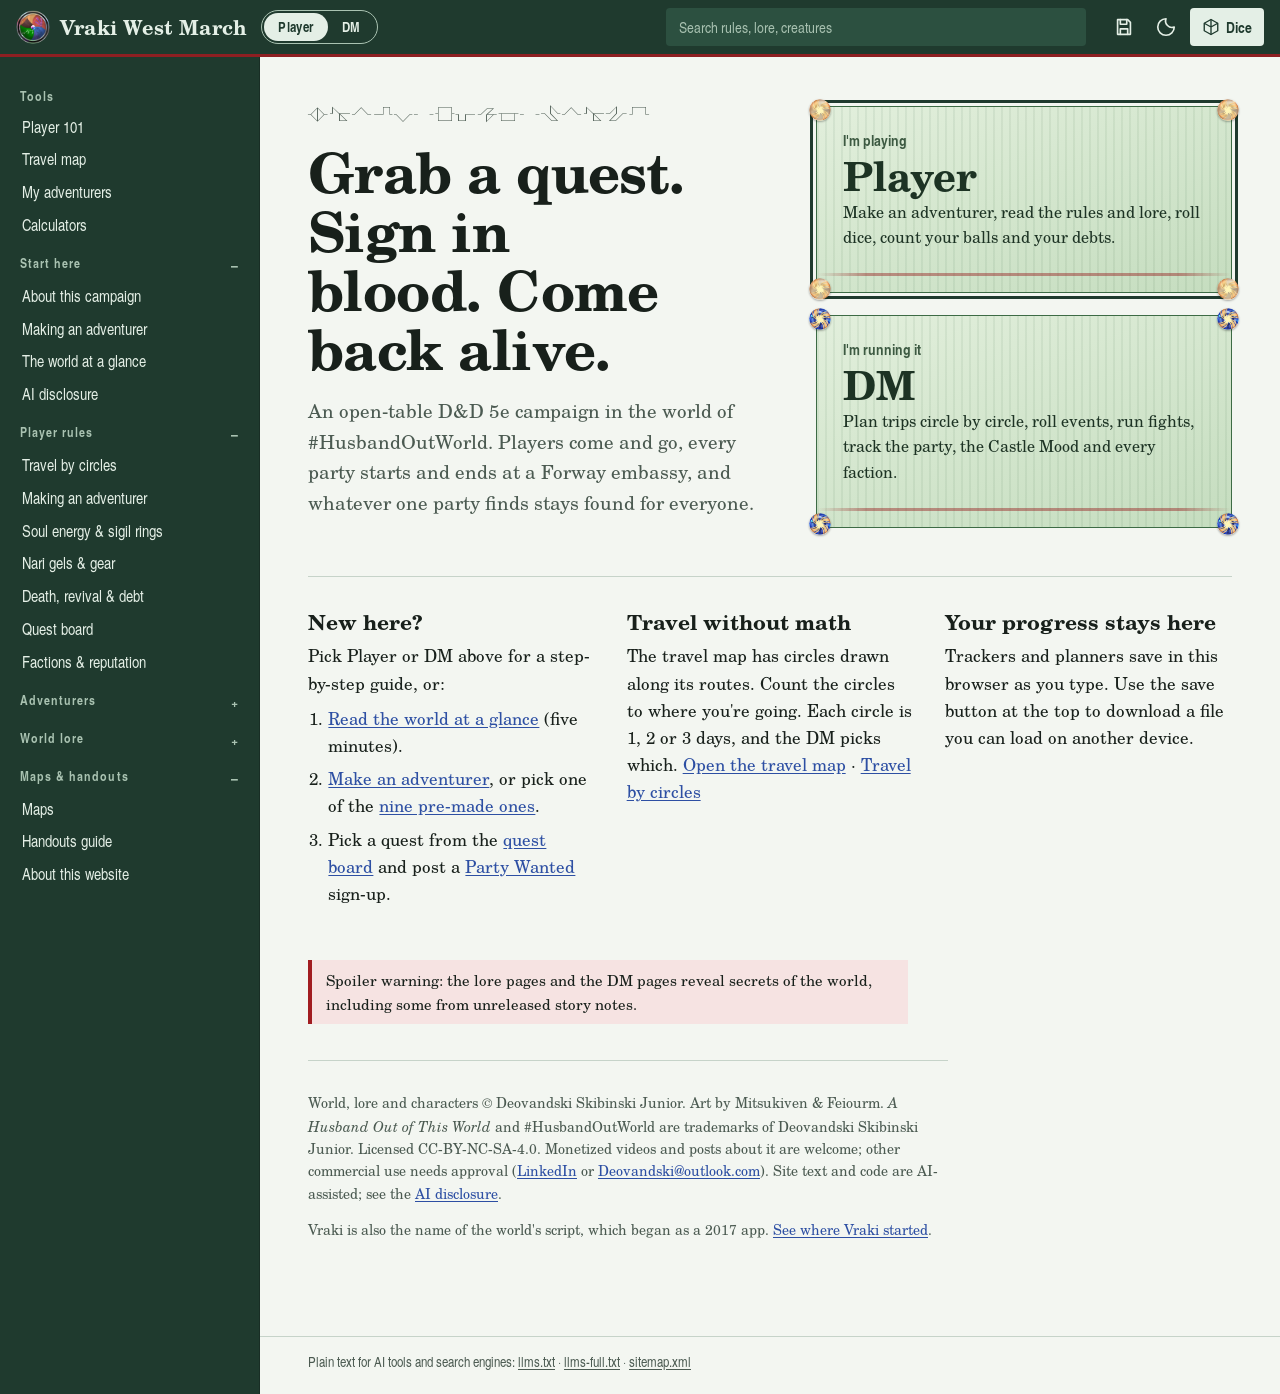
==== index.html @ 0a16ff3e "Add llms.txt, llms-full.txt and a sitemap so AI tools and search engines can read the site The site " ====
<!doctype html>
<html lang="en">
<head>
<meta charset="utf-8">
<meta name="viewport" content="width=device-width, initial-scale=1">
<title>Vraki West March</title>
<meta name="description" content="Player and DM companion for the Vraki West March, an open-table D&D 5e campaign in the world of #HusbandOutWorld: rules, lore, dice, calculators and a travel planner.">
<link rel="icon" href="Handouts/source/assets/forway-emblem.png">
<!-- For AI tools and search engines: the site's pages as plain Markdown (written by site/build-llms.js). -->
<link rel="alternate" type="text/markdown" href="llms.txt" title="llms.txt: every page, for AI tools">
<link rel="alternate" type="text/markdown" href="llms-full.txt" title="Every page in one file">
<link rel="sitemap" type="application/xml" href="sitemap.xml">
<link rel="manifest" href="site/manifest.webmanifest">
<link rel="apple-touch-icon" href="site/icons/apple-touch-icon.png">
<meta name="theme-color" content="#1f3a2e">
<meta name="apple-mobile-web-app-capable" content="yes">
<meta name="mobile-web-app-capable" content="yes">
<meta name="apple-mobile-web-app-title" content="Vraki West March">
<meta name="apple-mobile-web-app-status-bar-style" content="black-translucent">
<link rel="stylesheet" href="site/css/site.css">
<link rel="stylesheet" href="site/css/map-viewer.css">
<script>
  // Apply the saved theme before the page paints.
  try { var t = localStorage.getItem("vraki-west-march:theme"); if (t) document.documentElement.setAttribute("data-theme", t); } catch (e) {}
</script>
</head>
<body>
<a class="skip" href="#main">Skip to content</a>
<header class="topbar">
  <button class="icon-btn menu-btn" data-action="toggle-nav" aria-label="Open the menu" aria-expanded="false">
    <svg viewBox="0 0 24 24" aria-hidden="true"><path d="M4 7h16M4 12h16M4 17h16"/></svg>
  </button>
  <a class="brand" href="#/" aria-label="Vraki West March home">
    <img src="Handouts/source/assets/forway-emblem.png" alt="" width="34" height="34">
    <span class="brand-name">Vraki West March</span>
  </a>
  <div class="role-switch" role="radiogroup" aria-label="Who's using the site">
    <button role="radio" data-action="role" data-role="player" aria-checked="true">Player</button>
    <button role="radio" data-action="role" data-role="dm" aria-checked="false">DM</button>
  </div>
  <form class="search" role="search" data-action="search">
    <label class="sr" for="q">Search the rules and lore</label>
    <input id="q" type="search" placeholder="Search rules, lore, creatures" autocomplete="off">
  </form>
  <div class="top-actions">
    <span class="save-status" id="save-status" aria-live="polite"></span>
    <button class="icon-btn" data-action="data-menu" aria-label="Save and load" aria-haspopup="true" aria-expanded="false" title="Save and load">
      <svg viewBox="0 0 24 24" aria-hidden="true"><path d="M5 4h11l3 3v13H5z"/><path d="M8 4v5h7V4M8 20v-6h8v6"/></svg>
    </button>
    <button class="icon-btn" data-action="theme" aria-label="Switch light or dark" title="Light or dark">
      <svg viewBox="0 0 24 24" aria-hidden="true"><path d="M12 3a9 9 0 1 0 9 9 7 7 0 0 1-9-9z"/></svg>
    </button>
    <button class="dice-btn" data-action="dice-open" aria-label="Open the dice tray" aria-expanded="false">
      <svg viewBox="0 0 24 24" aria-hidden="true"><path d="M12 2l9 5v10l-9 5-9-5V7z"/><path d="M12 2v20M3 7l9 5 9-5"/></svg>
      <span>Dice</span>
    </button>
  </div>
  <div class="data-menu" id="data-menu" hidden>
    <p class="data-menu-note">Everything you enter is saved in this browser as you go. Download a save file to keep a backup or move it to another device.</p>
    <div class="data-menu-app">
      <button data-pwa-install hidden>Install as an app</button>
      <p class="data-menu-note" data-pwa-ios hidden>To install on iPhone or iPad: tap Share, then <b>Add to Home Screen</b>.</p>
      <p class="data-menu-note pwa-status" data-pwa-status aria-live="polite"></p>
    </div>
    <button data-action="export">Download save file (.json)</button>
    <label class="filebtn">Load a save file<input type="file" accept=".json,application/json" data-action="import"></label>
    <button class="danger" data-action="reset">Start over</button>
  </div>
</header>

<div class="layout">
  <nav class="sidenav" id="sidenav" aria-label="Site"></nav>
  <main id="main" tabindex="-1">
    <noscript>
      <div class="page noscript-note">
        <h1>Vraki West March</h1>
        <p>An open-table D&amp;D 5e campaign in the world of #HusbandOutWorld. The menus and tools need JavaScript, but every page is a plain Markdown file you can read directly:</p>
        <ul>
          <li><a href="README.md">About this campaign</a></li>
          <li><a href="D%26D%20Campaign/02%20-%20Making%20an%20Adventurer.md">Making an adventurer</a> and the <a href="D%26D%20Campaign/Adventurers/README.md">pre-made adventurers</a></li>
          <li><a href="World%20Lore/README.md">World lore</a></li>
          <li><a href="Maps/README.md">The travel map and route lengths</a></li>
          <li><a href="llms.txt">Every page, listed (llms.txt)</a>, or <a href="llms-full.txt">all of them in one file (llms-full.txt)</a></li>
        </ul>
      </div>
    </noscript>
  </main>
  <footer class="site-footer">
    <p>Plain text for AI tools and search engines: <a href="llms.txt">llms.txt</a> · <a href="llms-full.txt">llms-full.txt</a> · <a href="sitemap.xml">sitemap.xml</a></p>
  </footer>
</div>

<aside class="dice-tray" id="dice-tray" aria-label="Dice tray" hidden>
  <div class="tray-head">
    <h2>Dice</h2>
    <button class="icon-btn" data-action="dice-close" aria-label="Close the dice tray">
      <svg viewBox="0 0 24 24" aria-hidden="true"><path d="M6 6l12 12M18 6L6 18"/></svg>
    </button>
  </div>
  <div class="dice-quick">
    <button data-action="roll" data-expr="d4">d4</button><button data-action="roll" data-expr="d6">d6</button>
    <button data-action="roll" data-expr="d8">d8</button><button data-action="roll" data-expr="d10">d10</button>
    <button data-action="roll" data-expr="d12">d12</button><button data-action="roll" data-expr="d20">d20</button>
    <button data-action="roll" data-expr="d100">d100</button>
  </div>
  <form class="dice-form" data-action="roll-form">
    <label for="dice-expr">Roll anything</label>
    <div class="row">
      <input id="dice-expr" placeholder="2d6+3" autocomplete="off" spellcheck="false">
      <button type="submit">Roll</button>
    </div>
    <div class="adv" role="radiogroup" aria-label="d20 mode">
      <label><input type="radio" name="adv" value="" checked> Normal</label>
      <label><input type="radio" name="adv" value="adv"> Advantage</label>
      <label><input type="radio" name="adv" value="dis"> Disadvantage</label>
    </div>
  </form>
  <div class="dice-result" id="dice-result" aria-live="polite"></div>
  <div class="dice-log-head"><h3>History</h3><button class="link" data-action="dice-clear">Clear</button></div>
  <ol class="dice-log" id="dice-log"></ol>
  <p class="tray-tip">Tip: any roll written in the rules, like 2d6+3, is a button. Tap it to roll.</p>
</aside>

<div class="toast" id="toast" role="status" aria-live="polite"></div>

<script src="site/vendor/marked.umd.js"></script>
<script src="site/js/parse.js"></script>
<script src="site/js/core.js"></script>
<script src="site/js/content.js"></script>
<script src="site/js/app.js"></script>
<script src="site/js/tools.js"></script>
<script src="site/js/travel.js"></script>
<script src="site/js/dm.js"></script>
<script src="site/js/start.js"></script>
<script src="site/js/map-viewer.js"></script>
<script src="site/js/map.js"></script>
<script>VW.app.start();</script>
<script src="site/js/pwa.js" data-sw="sw.js" data-scope="./" defer></script>
</body>
</html>
---- site/css/site.css ----
/* Vraki West March site.
   Look: the Forway embassy badge. Soul-wood green frames everything, the four gemstone balls
   mark rank and meaning, and the page is a clean, cool form you fill in at the embassy counter.
   Type: TeX Gyre Schola (an official-forms serif) for reading, TeX Gyre Heros Cn for controls and numbers. */

@font-face { font-family: "Schola"; src: url("../fonts/texgyreschola-regular.otf") format("opentype"); font-weight: 400; font-style: normal; font-display: swap; }
@font-face { font-family: "Schola"; src: url("../fonts/texgyreschola-bold.otf") format("opentype"); font-weight: 700; font-style: normal; font-display: swap; }
@font-face { font-family: "Schola"; src: url("../fonts/texgyreschola-italic.otf") format("opentype"); font-weight: 400; font-style: italic; font-display: swap; }
@font-face { font-family: "HerosCn"; src: url("../fonts/texgyreheroscn-regular.otf") format("opentype"); font-weight: 400; font-display: swap; }
@font-face { font-family: "HerosCn"; src: url("../fonts/texgyreheroscn-bold.otf") format("opentype"); font-weight: 700; font-display: swap; }
@font-face { font-family: "Vraki"; src: url("../../Handouts/source/assets/VrakiHusbandOutWorldSeries-Rg.ttf") format("truetype"); font-display: swap; }

:root {
  --wood: #1f3a2e;        /* soul-wood green: chrome */
  --wood-2: #2c5040;
  --wood-ink: #e4efe6;    /* text on wood */
  --wood-mute: #a9c2b1;
  --leaf: #dcebd5;        /* badge tint */
  --paper: #f3f6f1;       /* page */
  --card: #ffffff;
  --ink: #18201b;
  --ink-2: #4b5a51;
  --line: #c6d3c9;
  --line-2: #e1e9e2;
  --blood: #a11d21;       /* contracts, damage, danger */
  --blood-bg: #f6e3e2;
  --pearl: #b8995a;
  --amethyst: #7b4fb8;
  --aquamarine: #17869a;
  --sapphire: #2d4fa3;
  --focus: #2d4fa3;
  /* shifts: the Time Keeper's day */
  --sh-graveyard: #2a2c55;
  --sh-morning: #e2bd5a;
  --sh-afternoon: #d9853b;
  --sh-night: #47689a;
  --serif: "Schola", "Century Schoolbook", "New Century Schoolbook", "TeX Gyre Schola", Georgia, serif;
  --ui: "HerosCn", "Arial Narrow", "Roboto Condensed", "Helvetica Neue", Arial, sans-serif;
  --radius: 4px;
  --top-h: 59px;          /* top bar height, kept current by app.js */
  color-scheme: light;
}
@media (prefers-color-scheme: dark) {
  :root:not([data-theme="light"]) {
    --wood: #11251b; --wood-2: #1d3a2c; --wood-ink: #dfeae2; --wood-mute: #93ad9b;
    --leaf: #1f3a2d; --paper: #0f1913; --card: #16231b; --ink: #e3ece5; --ink-2: #a3b5a8;
    --line: #2f4537; --line-2: #22352a; --blood: #e0575b; --blood-bg: #3a1a1b;
    --pearl: #d6bd85; --amethyst: #b08ae6; --aquamarine: #4fc0d2; --sapphire: #7f9de6; --focus: #9db6f2;
    color-scheme: dark;
  }
}
:root[data-theme="dark"] {
  --wood: #11251b; --wood-2: #1d3a2c; --wood-ink: #dfeae2; --wood-mute: #93ad9b;
  --leaf: #1f3a2d; --paper: #0f1913; --card: #16231b; --ink: #e3ece5; --ink-2: #a3b5a8;
  --line: #2f4537; --line-2: #22352a; --blood: #e0575b; --blood-bg: #3a1a1b;
  --pearl: #d6bd85; --amethyst: #b08ae6; --aquamarine: #4fc0d2; --sapphire: #7f9de6; --focus: #9db6f2;
  color-scheme: dark;
}

* { box-sizing: border-box; }
html { -webkit-text-size-adjust: 100%; }
body { margin: 0; background: var(--paper); color: var(--ink); font: 17px/1.6 var(--serif); }
a { color: var(--sapphire); text-underline-offset: 2px; }
a:hover { text-decoration-thickness: 2px; }
:focus-visible { outline: 2px solid var(--focus); outline-offset: 2px; }
img { max-width: 100%; }
h1, h2, h3, h4 { line-height: 1.2; text-wrap: balance; }
.sr { position: absolute; width: 1px; height: 1px; overflow: hidden; clip: rect(0 0 0 0); white-space: nowrap; }
.skip { position: absolute; left: -999px; top: 0; z-index: 99; background: var(--card); padding: 8px 12px; }
.skip:focus { left: 8px; top: 8px; }
.muted { color: var(--ink-2); }
.small { font-size: 0.86em; }
@media (prefers-reduced-motion: reduce) { *, *::before, *::after { transition: none !important; animation: none !important; } }

/* ---------------- top bar ---------------- */
.topbar {
  position: sticky; top: 0; z-index: 30; display: flex; align-items: center; gap: 14px;
  padding: 8px 16px; background: var(--wood); color: var(--wood-ink);
  border-bottom: 3px solid #8e1f22; /* the badge's red stripe */
  font-family: var(--ui);
}
.brand { display: flex; align-items: center; gap: 10px; color: var(--wood-ink); text-decoration: none; }
.brand img { border-radius: 50%; }
.brand-name { font: 700 20px/1 var(--serif); letter-spacing: 0.01em; white-space: nowrap; }
.role-switch { display: flex; border: 1px solid var(--wood-mute); border-radius: 999px; padding: 2px; }
.role-switch button { font: 700 14px/1 var(--ui); letter-spacing: 0.03em; color: var(--wood-ink); background: none; border: 0; padding: 7px 14px; border-radius: 999px; cursor: pointer; }
.role-switch button[aria-checked="true"] { background: var(--wood-ink); color: var(--wood); }
.search { flex: 1; max-width: 420px; margin-left: auto; }
.search input { width: 100%; font: 15px var(--ui); padding: 8px 12px; border-radius: var(--radius); border: 1px solid transparent; background: var(--wood-2); color: var(--wood-ink); }
.search input::placeholder { color: var(--wood-mute); }
.search input:focus { background: var(--card); color: var(--ink); }
.top-actions { display: flex; align-items: center; gap: 6px; }
.save-status { font-size: 13px; color: var(--wood-mute); white-space: nowrap; }
.save-status.warn { color: #ffd9a8; white-space: normal; max-width: 260px; }
.icon-btn { display: inline-grid; place-items: center; width: 36px; height: 36px; border-radius: var(--radius); border: 1px solid transparent; background: none; color: inherit; cursor: pointer; font: 700 18px/1 var(--ui); }
.icon-btn:hover { background: rgba(127, 127, 127, 0.15); }
.icon-btn svg { width: 22px; height: 22px; fill: none; stroke: currentColor; stroke-width: 1.8; stroke-linecap: round; stroke-linejoin: round; }
.icon-btn.small { width: 28px; height: 28px; font-size: 16px; }
.icon-btn.small svg { width: 16px; height: 16px; }
.dice-btn { display: inline-flex; align-items: center; gap: 6px; font: 700 15px var(--ui); color: var(--wood); background: var(--wood-ink); border: 0; border-radius: var(--radius); padding: 8px 12px; cursor: pointer; }
.dice-btn svg { width: 18px; height: 18px; fill: none; stroke: currentColor; stroke-width: 1.8; stroke-linejoin: round; }
.menu-btn { display: none; }
.nav-theme { display: none; }
.data-menu { position: absolute; right: 16px; top: 100%; margin-top: 6px; width: 300px; background: var(--card); color: var(--ink); border: 1px solid var(--line); border-radius: var(--radius); box-shadow: 0 10px 30px rgba(0, 0, 0, 0.18); padding: 12px; display: grid; gap: 8px; }
.data-menu[hidden] { display: none; }
.data-menu-note { margin: 0 0 4px; font: 14px/1.45 var(--ui); color: var(--ink-2); }
.data-menu-app [data-pwa-install] { width: 100%; }
.data-menu .pwa-status:empty { display: none; }
.data-menu button, .filebtn { font: 700 15px var(--ui); text-align: left; padding: 9px 12px; border: 1px solid var(--line); background: var(--paper); color: var(--ink); border-radius: var(--radius); cursor: pointer; }
.filebtn input { position: absolute; opacity: 0; width: 1px; }
.filebtn:focus-within { outline: 2px solid var(--focus); }
.data-menu .danger { color: var(--blood); }

/* ---------------- layout ---------------- */
.layout { display: grid; grid-template-columns: 260px minmax(0, 1fr); grid-template-rows: 1fr auto; min-height: calc(100vh - var(--top-h)); }
.sidenav { grid-row: span 2; background: var(--wood); color: var(--wood-ink); font-family: var(--ui); border-right: 1px solid rgba(0, 0, 0, 0.2); }
.nav-inner { position: sticky; top: var(--top-h); max-height: calc(100vh - var(--top-h)); overflow: auto; padding: 18px 12px 30px; }
.sidenav section h2, .navgroup summary { font: 700 13px/1.2 var(--ui); letter-spacing: 0.08em; color: var(--wood-mute); margin: 14px 8px 6px; }
.navgroup summary { cursor: pointer; list-style: none; display: flex; justify-content: space-between; }
.navgroup summary::-webkit-details-marker { display: none; }
.navgroup summary::after { content: "+"; font-size: 15px; }
.navgroup[open] summary::after { content: "–"; }
.sidenav ul { list-style: none; margin: 0; padding: 0; }
.sidenav a { display: block; padding: 6px 10px; border-radius: var(--radius); color: var(--wood-ink); text-decoration: none; font-size: 16px; line-height: 1.3; }
.sidenav a:hover { background: var(--wood-2); }
.sidenav a[aria-current="page"] { background: var(--wood-ink); color: var(--wood); font-weight: 700; }
.nav-foot { margin: 22px 10px 0; font-size: 14px; line-height: 1.7; }
.nav-foot a { display: inline; padding: 0; color: var(--wood-mute); text-decoration: underline; }
.nav-foot .link { color: var(--wood-mute); font: inherit; }
main { min-width: 0; padding: 32px clamp(16px, 4vw, 48px) 80px; outline: none; }
/* Footer: plain-text versions of the site for AI tools and search engines. Outside <main>, so it shows
   even when JavaScript doesn't run. */
.site-footer { grid-column: 2; padding: 14px clamp(16px, 4vw, 48px) 22px; border-top: 1px solid var(--line); font: 14px/1.5 var(--ui); color: var(--ink-2); }
.site-footer p { margin: 0; }
.site-footer a { color: var(--ink-2); }
.site-footer a:hover { color: var(--ink); }
.noscript-note { max-width: 72ch; }
.loading { color: var(--ink-2); font-family: var(--ui); padding: 40px 0; }

/* ---------------- home ---------------- */
.home { max-width: 1100px; }
.hero { display: grid; grid-template-columns: minmax(0, 1.1fr) minmax(0, 1fr); gap: clamp(24px, 4vw, 56px); align-items: center; padding: 8px 0 40px; border-bottom: 1px solid var(--line); }
.script { font-family: "Vraki", var(--serif); font-size: 22px; letter-spacing: 0.1em; color: var(--ink-2); margin: 0 0 10px; }
.hero h1 { font-size: clamp(34px, 5vw, 56px); line-height: 1.05; margin: 0 0 18px; letter-spacing: -0.01em; }
.lede { font-size: 1.12em; color: var(--ink-2); max-width: 62ch; margin-top: 0; }
.doors { display: grid; gap: 22px; }
.badge-door {
  position: relative; display: grid; gap: 4px; padding: 22px 26px 22px; text-decoration: none; color: #1d3324;
  border-radius: 6px; border: 1.5px solid #3d6b45;
  background: repeating-linear-gradient(90deg, rgba(40, 90, 50, 0.07) 0 2px, transparent 2px 8px), linear-gradient(160deg, #e2efdc, #c5ddbf);
  transition: transform 0.15s ease, box-shadow 0.15s ease;
}
.badge-door::after { content: ""; position: absolute; left: 0; right: 0; bottom: 16px; height: 3px; background: linear-gradient(90deg, transparent, rgba(150, 30, 30, 0.45) 12%, rgba(150, 30, 30, 0.45) 88%, transparent); }
.badge-door:hover { transform: translateY(-2px); box-shadow: 0 8px 22px rgba(20, 50, 30, 0.18); }
.badge-door.is-on { outline: 3px solid var(--wood); outline-offset: 3px; }
.door-kicker { font: 700 15px var(--ui); color: #3d5a42; }
.door-title { font: 700 40px/1 var(--serif); }
.door-text { font-size: 16px; max-width: 40ch; padding-bottom: 20px; }
.gem { position: absolute; width: 22px; height: 22px; border-radius: 50%; background-size: cover; box-shadow: 0 1px 2px rgba(0, 0, 0, 0.3); }
.gem.pearl { background-image: url("../../Handouts/source/assets/pearl.png"); }
.gem.sapphire { background-image: url("../../Handouts/source/assets/sapphire.png"); }
.gem.tl { top: -8px; left: -8px; } .gem.tr { top: -8px; right: -8px; } .gem.bl { bottom: -8px; left: -8px; } .gem.br { bottom: -8px; right: -8px; }
.home-grid { display: grid; grid-template-columns: repeat(3, minmax(0, 1fr)); gap: 32px; padding: 32px 0; }
.home-grid h2 { font-size: 21px; margin: 0 0 8px; }
.home-grid p, .steps { margin: 0; }
.steps { padding-left: 1.2em; }
.steps li { margin-bottom: 6px; }
.spoiler { border-left: 4px solid var(--blood); padding: 8px 14px; background: var(--blood-bg); max-width: 75ch; font-size: 15px; }
.site-foot { margin-top: 36px; padding-top: 16px; border-top: 1px solid var(--line); font-size: 14px; color: var(--ink-2); max-width: 80ch; }
.home-grid .home-101 { margin-bottom: 8px; }

/* ---------------- Player 101 / DM 101 ---------------- */
.wizard { max-width: 920px; }
.wz-kicker { font: 700 15px var(--ui); letter-spacing: 0.06em; text-transform: uppercase; color: var(--ink-2); margin: 0 0 4px; }
.wizard h1 { margin-bottom: 8px; }
.wz-steps { list-style: none; display: flex; gap: 0; padding: 0; margin: 22px 0 18px; counter-reset: none; overflow-x: auto; }
.wz-steps li { flex: 1 1 0; min-width: 76px; position: relative; }
.wz-steps li + li::before { content: ""; position: absolute; top: 18px; left: calc(-50% + 20px); right: calc(50% + 20px); border-top: 3px dotted var(--line); }
.wz-steps a { display: grid; justify-items: center; gap: 6px; text-decoration: none; color: var(--ink-2); font: 14px/1.2 var(--ui); text-align: center; padding: 0 4px 4px; }
.wz-num { width: 38px; height: 38px; border-radius: 50%; display: grid; place-items: center; border: 2.5px solid var(--wood); background: var(--card); color: var(--ink); font: 700 17px var(--ui); position: relative; z-index: 1; }
.wz-steps a.done .wz-num { background: var(--leaf); }
.wz-steps a[aria-current="step"] { color: var(--ink); font-weight: 700; }
.wz-steps a[aria-current="step"] .wz-num { background: var(--wood); color: var(--wood-ink); box-shadow: 0 0 0 4px var(--leaf); }
.wz-steps a:hover .wz-num { border-color: var(--ink-2); }
.wz-card { background: var(--card); border: 1px solid var(--line); border-top: 4px solid var(--wood); border-radius: 6px; padding: 20px clamp(16px, 3vw, 28px) 18px; }
.wz-count { font: 700 14px var(--ui); color: var(--ink-2); margin: 0 0 2px; }
.wz-card h2 { font-size: 26px; margin: 0 0 8px; }
.wz-why { font-size: 1.05em; margin: 0 0 10px; max-width: 64ch; }
.wz-todo { margin: 0 0 14px; padding-left: 1.2em; max-width: 66ch; }
.wz-todo li + li { margin-top: 6px; }
.wz-links { margin: 14px 0 4px; }
.wz-nav { display: flex; flex-wrap: wrap; justify-content: space-between; align-items: center; gap: 10px; margin-top: 18px; padding-top: 14px; border-top: 1px solid var(--line-2); }
.wz-next { display: flex; flex-wrap: wrap; gap: 8px; margin-left: auto; }
.wz-check { list-style: none; padding: 0; margin: 4px 0 16px; }
.wz-check li { display: flex; gap: 10px; align-items: baseline; padding: 5px 0; }
.wz-check li > span:first-child { font: 700 16px var(--ui); width: 1.2em; color: var(--ink-2); }
.wz-check li.done > span:first-child { color: var(--wood-2); }
.wz-nav-end { display: flex; flex-wrap: wrap; gap: 8px; margin: 14px 0 0; }
.wz-skip { margin-top: 14px; }
@media (max-width: 560px) {
  .wz-short { display: none; }
  .wz-steps a[aria-current="step"] .wz-short { display: block; }
  .wz-steps li { min-width: 44px; }
  .wz-nav .btn { white-space: normal; }
}

/* ---------------- Markdown pages ---------------- */
.doc-wrap { display: grid; grid-template-columns: minmax(0, 72ch) 230px; gap: 48px; align-items: start; }
.doc-wrap.no-toc { grid-template-columns: minmax(0, 72ch); }
.page h1 { font-size: clamp(30px, 4vw, 40px); margin: 0 0 18px; }
.doc h2 { font-size: 26px; margin: 2em 0 0.5em; padding-top: 0.4em; border-top: 1px solid var(--line); }
.doc h3 { font-size: 21px; margin: 1.6em 0 0.4em; }
.doc h4 { font-size: 18px; margin: 1.4em 0 0.3em; }
.doc p, .doc li { max-width: 72ch; }
.doc li + li { margin-top: 0.25em; }
.doc blockquote { margin: 1.2em 0; padding: 10px 16px; border-left: 4px solid var(--wood-2); background: var(--leaf); }
.doc blockquote p { margin: 0.3em 0; }
.doc code { font-size: 0.88em; background: var(--line-2); padding: 1px 4px; border-radius: 3px; }
.doc img { border-radius: var(--radius); }
.doc hr { border: 0; border-top: 1px solid var(--line); margin: 2em 0; }
.doc h1 + p > img:only-child { display: block; }
.table-wrap { overflow-x: auto; margin: 1em 0 1.4em; border: 1px solid var(--line); border-radius: var(--radius); background: var(--card); }
.table-wrap table { border-collapse: collapse; width: 100%; font-size: 15.5px; line-height: 1.45; }
.table-wrap th, .table-wrap td { text-align: left; vertical-align: top; padding: 8px 12px; border-bottom: 1px solid var(--line-2); }
.table-wrap thead th { font: 700 14px var(--ui); letter-spacing: 0.03em; background: var(--leaf); border-bottom: 1px solid var(--line); }
.table-wrap tbody tr:last-child > * { border-bottom: 0; }
.doc-foot { margin-top: 3em; padding-top: 12px; border-top: 1px solid var(--line); font-size: 14px; color: var(--ink-2); }
.toc { position: sticky; top: 84px; font-family: var(--ui); font-size: 15px; border-left: 2px solid var(--line); padding-left: 14px; max-height: calc(100vh - 110px); overflow: auto; }
.toc h2 { font: 700 13px var(--ui); letter-spacing: 0.08em; color: var(--ink-2); margin: 0 0 8px; }
.toc ul { list-style: none; margin: 0; padding: 0; }
.toc li { margin: 4px 0; }
.toc li.h3 { padding-left: 12px; font-size: 14px; }
.toc a { color: var(--ink-2); text-decoration: none; }
.toc a:hover { color: var(--ink); text-decoration: underline; }
.flash { animation: flash 1.6s ease-out 1; }
@keyframes flash { from { background: var(--leaf); } to { background: transparent; } }
.dice-link { font: 700 0.9em var(--ui); color: var(--blood); background: var(--blood-bg); border: 1px solid transparent; border-radius: 3px; padding: 0 4px; cursor: pointer; }
.dice-link:hover { border-color: var(--blood); }
.gate { max-width: 60ch; }

/* ---------------- search ---------------- */
.results { list-style: none; padding: 0; max-width: 80ch; }
.results li { padding: 14px 0; border-bottom: 1px solid var(--line); }
.results a { display: flex; flex-wrap: wrap; gap: 4px 10px; align-items: baseline; text-decoration: none; }
.r-doc { font: 700 14px var(--ui); color: var(--ink-2); }
.r-head { font-size: 19px; font-weight: 700; text-decoration: underline; }
.results p { margin: 4px 0 0; font-size: 15.5px; color: var(--ink-2); }
mark { background: #f3e2a6; color: inherit; padding: 0 1px; }

/* ---------------- forms & buttons (tools) ---------------- */
.tool { max-width: 1200px; }
.page.wide { max-width: 1200px; }
.btn { display: inline-flex; align-items: center; justify-content: center; gap: 6px; font: 700 15px/1.1 var(--ui); padding: 9px 14px; border-radius: var(--radius); border: 1px solid var(--line); background: var(--card); color: var(--ink); cursor: pointer; text-decoration: none; white-space: nowrap; }
.btn:hover { border-color: var(--ink-2); }
.btn.primary { background: var(--wood); color: var(--wood-ink); border-color: var(--wood); }
.btn.primary:hover { background: var(--wood-2); }
.btn.quiet { background: none; border-color: transparent; color: var(--ink-2); }
.btn.quiet:hover { color: var(--ink); border-color: var(--line); }
.btn.blood { color: var(--blood); border-color: var(--blood); background: var(--card); }
.btn.blood:hover { background: var(--blood-bg); }
.btn.small { font-size: 13.5px; padding: 6px 10px; }
.link { background: none; border: 0; padding: 0; color: var(--sapphire); text-decoration: underline; cursor: pointer; font: inherit; }
.link.small { font: 13px var(--ui); }
input, select, textarea { font: 16px var(--ui); color: var(--ink); background: var(--card); border: 1px solid var(--line); border-radius: var(--radius); padding: 7px 9px; min-width: 0; }
textarea { font-family: var(--serif); font-size: 16px; line-height: 1.45; width: 100%; resize: vertical; }
input:focus, select:focus, textarea:focus { border-color: var(--focus); outline: 1px solid var(--focus); }
input[type="number"] { width: 6em; }
input[type="checkbox"], input[type="radio"] { width: 18px; height: 18px; accent-color: var(--wood-2); vertical-align: -3px; }
.f { display: grid; gap: 4px; align-content: start; }
.f input:not([type="checkbox"]):not([type="radio"]), .f select { width: 100%; }
.f-label { font: 700 14px var(--ui); color: var(--ink-2); letter-spacing: 0.02em; }
.f-hint { font: 13px var(--ui); color: var(--ink-2); }
.f.check { display: flex; align-items: center; gap: 8px; font: 15px var(--ui); align-self: end; padding-bottom: 8px; }
.f.n input { width: 5.5em; }
.frow { display: flex; flex-wrap: wrap; gap: 12px; align-items: end; margin: 10px 0; }
.frow .f { flex: 1 1 140px; }
.frow .f.grow { flex: 3 1 260px; }
.frow .f.n, .frow .f.check { flex: 0 0 auto; }
.toolbar { display: flex; flex-wrap: wrap; gap: 10px; align-items: center; margin: 18px 0; }
.inline { display: inline-flex; flex-wrap: wrap; align-items: center; gap: 4px 8px; font: 15px var(--ui); max-width: 100%; }
.inline select, .inline input { max-width: 100%; }
.inline.small { font-size: 13.5px; }
.btn-row { display: flex; flex-wrap: wrap; gap: 8px; margin: 10px 0; }
.empty { border: 1.5px dashed var(--line); border-radius: 6px; padding: 28px; text-align: center; color: var(--ink-2); margin: 20px 0; }
.empty p { margin: 0 0 14px; }
.seg { display: inline-flex; flex-wrap: wrap; border: 1px solid var(--line); border-radius: var(--radius); overflow: hidden; background: var(--card); }
.seg button { font: 700 14px var(--ui); background: none; border: 0; border-right: 1px solid var(--line); padding: 8px 12px; cursor: pointer; color: var(--ink); }
.seg button:last-child { border-right: 0; }
.seg button small { font-weight: 400; color: var(--ink-2); margin-left: 3px; }
.seg button[aria-pressed="true"], .seg button[aria-checked="true"] { background: var(--wood); color: var(--wood-ink); }
.seg button[aria-pressed="true"] small, .seg button[aria-checked="true"] small { color: var(--wood-mute); }
.seg.small button { font-size: 13px; padding: 6px 10px; }
.panel { background: var(--card); border: 1px solid var(--line); border-radius: 6px; padding: 16px 18px; }
.panel h2 { font-size: 20px; margin: 0 0 10px; }
.ball { vertical-align: -5px; border-radius: 50%; }
.unit { font: 15px var(--ui); color: var(--ink-2); align-self: center; }
.date-row { display: flex; flex-wrap: wrap; gap: 6px; align-items: center; }
.date-row input[type="number"] { width: 5.2em !important; }
.date-row select { width: auto !important; }

/* ---------------- calculators ---------------- */
.calc-grid { display: grid; grid-template-columns: repeat(auto-fill, minmax(min(330px, 100%), 1fr)); gap: 0; border-top: 2px solid var(--wood); margin-top: 24px; }
.calc { padding: 18px 22px 24px 0; border-bottom: 1px solid var(--line); }
.calc h2 { font-size: 21px; margin: 0 0 6px; }
.calc h3 { font: 700 15px var(--ui); margin: 18px 0 4px; color: var(--ink-2); }
.purse { display: grid; grid-template-columns: repeat(2, minmax(0, 1fr)); gap: 8px 12px; }
.purse .f-label { display: flex; align-items: center; gap: 6px; }
.purse.small { grid-template-columns: repeat(4, minmax(0, 1fr)); gap: 6px; margin: 8px 0; }
.purse.small label { display: flex; align-items: center; gap: 4px; }
.purse.small input { width: 100%; padding: 5px 6px; }
.out { margin-top: 10px; }
.out p { margin: 8px 0; }
.mini { border-collapse: collapse; font-family: var(--ui); }
.mini th { text-align: left; font-weight: 400; padding: 3px 18px 3px 0; color: var(--ink-2); }
.mini td { font-weight: 700; font-variant-numeric: tabular-nums; }
.facts { display: grid; gap: 6px; margin: 12px 0; }
.facts div { display: grid; grid-template-columns: 9.5em 1fr; gap: 10px; align-items: baseline; }
.facts dt { font: 15px var(--ui); color: var(--ink-2); }
.facts dd { margin: 0; font-variant-numeric: tabular-nums; }

/* ---------------- adventurer cards ---------------- */
.members { display: grid; grid-template-columns: repeat(auto-fill, minmax(min(340px, 100%), 1fr)); gap: 18px; }
/* Grid items and form fields default to their content width; let them shrink to the card instead. */
.members > .member, .m-id > label, .m-more > label, .m-notes, .deathbox > label { min-width: 0; }
.member { background: var(--card); border: 1px solid var(--line); border-top: 4px solid var(--wood-2); border-radius: 6px; padding: 12px 14px 14px; display: grid; gap: 10px; font-family: var(--ui); }
.member.status-down { border-top-color: var(--sh-afternoon); }
.member.status-dead { border-top-color: var(--blood); background: linear-gradient(var(--blood-bg), var(--card) 120px); }
.member.status-away { opacity: 0.7; }
.m-head { display: flex; gap: 8px; align-items: center; min-width: 0; }
.m-name { flex: 1 1 0; width: 0; min-width: 0; text-overflow: ellipsis; font: 700 19px var(--serif); border-color: transparent; background: none; padding: 4px 6px; }
.m-name:hover { border-color: var(--line); }
.m-head select { flex: 0 0 auto; font-size: 14px; padding: 5px 6px; }
.m-head .icon-btn { flex: 0 0 auto; }
.m-id { display: grid; grid-template-columns: repeat(3, minmax(0, 1fr)); gap: 6px 10px; }
.m-id label, .m-more label, .m-notes, .deathbox label { display: grid; gap: 2px; font-size: 12.5px; color: var(--ink-2); font-weight: 700; }
.m-id input, .m-id select, .m-more input { font-size: 15px; padding: 5px 7px; width: 100%; min-width: 0; }
.vital { border-top: 1px solid var(--line-2); padding-top: 8px; display: grid; gap: 6px; }
.v-row { display: flex; align-items: center; gap: 8px; flex-wrap: wrap; }
.v-label { font: 700 14px var(--ui); min-width: 5.8em; }
.v-num { width: 3.8em !important; font: 700 17px var(--ui); text-align: center; padding: 4px; }
.v-num.tiny { width: 3.4em !important; font-size: 14px; }
.slash { color: var(--ink-2); }
.temp { display: inline-flex; align-items: center; gap: 4px; font-size: 13px; color: var(--ink-2); margin-left: auto; }
.temp .v-num { width: 3.2em !important; font-size: 14px; }
.hpbar { position: relative; display: block; height: 8px; border-radius: 4px; background: var(--line-2); overflow: hidden; }
.hpbar span { position: absolute; inset: 0 auto 0 0; background: var(--wood-2); }
.hpbar i { position: absolute; inset: 0 auto 0 0; background: var(--aquamarine); opacity: 0.55; }
.dmg { display: flex; gap: 6px; align-items: center; }
.dmg input { width: 5em; }
.pips { display: inline-flex; flex-wrap: wrap; gap: 4px; }
.pip { width: 18px; height: 18px; border-radius: 50%; border: 1.5px solid var(--amethyst); background: none; cursor: pointer; padding: 0; }
.pip.on { background: var(--amethyst); }
.pip.ex { border-color: var(--sh-afternoon); border-radius: 3px; }
.pip.ex.on { background: var(--sh-afternoon); }
.v-text { font: 700 15px var(--ui); display: inline-flex; align-items: center; gap: 4px; }
.m-more { display: grid; grid-template-columns: 2fr 1fr; gap: 10px; }
.m-notes textarea { font-size: 15px; }
.deathbox { border: 1px solid var(--blood); border-radius: var(--radius); padding: 10px; display: grid; gap: 6px; background: var(--card); }
.deathbox p { margin: 0; font: 15px/1.4 var(--serif); }
.deathbox .check { display: flex; align-items: center; gap: 6px; font-size: 14px; }

/* ---------------- travel planner ---------------- */
.tool-head { display: flex; flex-wrap: wrap; justify-content: space-between; align-items: center; gap: 12px; }
.tool-head h1 { margin: 0; }
.trip-pick { display: flex; flex-wrap: wrap; gap: 8px; align-items: center; }
.trip-pick select { font: 700 16px var(--ui); max-width: 260px; }
.trip-setup { margin: 20px 0 12px; border: 1px solid var(--line); border-radius: 6px; background: var(--card); }
.trip-setup > summary { cursor: pointer; padding: 12px 16px; font: 700 16px var(--ui); }
.setup-grid { display: grid; grid-template-columns: repeat(4, minmax(0, 1fr)); gap: 16px 18px; padding: 4px 16px 18px; }
.setup-grid .wide2 { grid-column: span 2; }
.checks { border: 0; padding: 0; margin: 0; display: grid; gap: 6px; font: 15px var(--ui); }
.checks legend { padding: 0; margin-bottom: 4px; }
.checks label { display: flex; gap: 8px; align-items: flex-start; }
.checks p { margin: 4px 0 0; font-size: 14px; }
.stepper { display: inline-flex; align-items: center; gap: 6px; border: 1px solid var(--line); border-radius: var(--radius); padding: 2px; width: max-content; }
.stepper output { font: 700 20px var(--ui); min-width: 2ch; text-align: center; }
.trip-actions { display: flex; flex-wrap: wrap; gap: 10px; align-items: center; margin: 14px 0 6px; }
.trip-sum { margin: 0; font: 15px var(--ui); flex-basis: 100%; }

/* The route: circles on a line, like the travel map. */
.route { list-style: none; display: flex; gap: 0; overflow-x: auto; padding: 18px 6px 10px; margin: 6px 0 4px; }
.route li { position: relative; flex: 0 0 auto; display: grid; justify-items: center; gap: 6px; padding: 0 14px; }
.route li + li::before { content: ""; position: absolute; top: 46px; right: calc(50% + 46px); width: 28px; height: 0; border-top: 3px dotted var(--ink-2); }
.circle {
  width: 92px; height: 92px; border-radius: 50%; display: grid; place-items: center; align-content: center; gap: 0;
  border: 3px solid var(--wood); background: var(--card); color: var(--ink); cursor: pointer; position: relative; padding: 0;
  font-family: var(--ui); transition: transform 0.12s ease;
}
.circle:hover { transform: scale(1.04); }
.circle.on { background: var(--wood); color: var(--wood-ink); box-shadow: 0 0 0 4px var(--leaf); }
.c-num { font: 700 28px/1 var(--serif); }
.c-days { font-size: 12.5px; }
.c-dots { display: flex; flex-wrap: wrap; justify-content: center; gap: 2px; max-width: 64px; margin-top: 3px; }
.c-dots i { width: 6px; height: 6px; border-radius: 50%; background: var(--line); }
.circle.on .c-dots i.none { background: rgba(255, 255, 255, 0.25); }
.c-dots i.quiet { background: var(--wood-mute); }
.c-dots i.omen { background: var(--pearl); }
.c-dots i.encounter { background: var(--blood); }
.c-dots i.insidejob { background: var(--amethyst); }
.c-dots i.custom { background: var(--aquamarine); }
.c-dots i.done { opacity: 0.35; }
.c-date { font: 13px var(--ui); color: var(--ink-2); white-space: nowrap; }

.circle-detail { margin: 6px 0 18px; }
.cd-head { display: flex; flex-wrap: wrap; gap: 10px 14px; align-items: center; }
.cd-head h2 { margin: 0; font-size: 24px; }
.c-label { font-size: 15px; }
.day { display: grid; grid-template-columns: 150px minmax(0, 1fr); gap: 12px; padding: 10px 0; border-top: 1px solid var(--line-2); align-items: stretch; }
.day-label { display: grid; align-content: center; font: 15px/1.3 var(--ui); }
.day-label b { font-size: 17px; }
.day-label span { color: var(--ink-2); }
.shifts { display: grid; grid-template-columns: repeat(4, minmax(0, 1fr)); gap: 8px; align-items: stretch; }
.shift {
  text-align: left; display: grid; gap: 4px; align-content: start; min-height: 86px; height: 100%; padding: 8px 10px 9px 12px;
  border: 1px solid var(--line); border-left: 6px solid var(--line); border-radius: var(--radius); background: var(--card);
  color: var(--ink); cursor: pointer; font-family: var(--ui);
}
.shift.graveyard { border-left-color: var(--sh-graveyard); }
.shift.morning { border-left-color: var(--sh-morning); }
.shift.afternoon { border-left-color: var(--sh-afternoon); }
.shift.night { border-left-color: var(--sh-night); }
.shift:hover { border-color: var(--ink-2); }
.shift.on { outline: 3px solid var(--wood); outline-offset: 1px; }
.s-name { font: 700 14px var(--ui); display: flex; justify-content: space-between; gap: 6px; }
.s-name small { font-weight: 400; color: var(--ink-2); }
.s-ev { font: 15px/1.3 var(--serif); }
.shift.unset .s-ev { color: var(--ink-2); font-style: italic; }
.shift.encounter { background: linear-gradient(90deg, var(--blood-bg), var(--card) 85%); }
.shift.encounter .s-ev { font-weight: 700; }
.shift.omen .s-ev::before { content: "Sign · "; color: var(--pearl); font: 700 13px var(--ui); }
.shift.insidejob { background: linear-gradient(90deg, color-mix(in srgb, var(--amethyst) 14%, var(--card)), var(--card) 85%); }
.shift.custom .s-ev::before { content: "Yours · "; color: var(--aquamarine); font: 700 13px var(--ui); }
.shift.done .s-ev { text-decoration: line-through; text-decoration-color: var(--ink-2); }
.s-count { font: 700 12.5px var(--ui); color: var(--blood); }

.event { border: 1px solid var(--line); border-top: 4px solid var(--wood); border-radius: 6px; background: var(--card); padding: 16px 18px 20px; margin: 10px 0 22px; scroll-margin-top: 70px; }
.event.encounter { border-top-color: var(--blood); }
.event.omen { border-top-color: var(--pearl); }
.event.insidejob { border-top-color: var(--amethyst); }
.event.custom { border-top-color: var(--aquamarine); }
.ev-head { display: flex; flex-wrap: wrap; justify-content: space-between; gap: 10px; align-items: baseline; }
.ev-head h2 { margin: 0; font-size: 23px; }
.ev-head h2 .muted { font: 15px var(--ui); margin-left: 6px; }
.ev-tools { display: flex; gap: 6px; }
.ev-type { margin: 12px 0 4px; }
.event .f { margin: 8px 0; }
.combat { margin-top: 16px; border-top: 1px solid var(--line); padding-top: 12px; }
.combat-head { display: flex; flex-wrap: wrap; gap: 8px; align-items: center; }
.combat-head h3 { margin: 0 8px 0 0; font-size: 19px; }
.round { font: 700 14px var(--ui); background: var(--leaf); padding: 4px 10px; border-radius: 999px; }
.combat-table { font-family: var(--ui); }
.combat-table td, .combat-table th { padding: 6px 8px !important; vertical-align: middle !important; }
.combat-table input { font-size: 15px; padding: 5px 6px; }
.combat-table .init, .combat-table .ac, .combat-table .max { width: 4em; text-align: center; }
.combat-table .cname { width: 100%; min-width: 9em; font-weight: 700; }
.combat-table .nm { min-width: 180px; }
.combat-table .nm .link { margin-left: 4px; }
.combat-table tr.turn td { background: color-mix(in srgb, var(--sh-morning) 22%, var(--card)); }
.combat-table tr.turn td:first-child { box-shadow: inset 4px 0 0 var(--sh-afternoon); }
.combat-table tr.down td { color: var(--ink-2); }
.combat-table tr.down .cname { text-decoration: line-through; }
.combat-table .hpcell { display: grid; gap: 4px; min-width: 120px; }
.combat-table .hpcell b { font-size: 17px; }
.combat-table td.dmg { display: table-cell; white-space: nowrap; }
.combat-table td.dmg input { width: 4em; margin-right: 4px; }
.combat-table td.dmg .btn { margin-right: 3px; }
.pc-tag { font: 700 11.5px var(--ui); color: var(--wood-ink); background: var(--wood-2); padding: 2px 6px; border-radius: 3px; margin-right: 4px; }
.combat-add { display: flex; flex-wrap: wrap; gap: 10px; align-items: end; margin-top: 12px; }
.combat-add .f:first-child { flex: 1 1 260px; }
.statblock { border: 1px solid var(--line); border-left: 4px solid var(--blood); border-radius: var(--radius); padding: 10px 14px; margin: 10px 0; background: var(--paper); font-size: 15.5px; line-height: 1.45; }
.statblock h4 { margin: 0 0 4px; font-size: 18px; }
.statblock h4 .muted { font: 14px var(--ui); }
.statblock p { margin: 4px 0; }
.statblock ul { margin: 6px 0; padding-left: 1.1em; }
.ij { margin-top: 14px; padding: 12px 14px; border: 1px solid color-mix(in srgb, var(--amethyst) 45%, var(--line)); border-radius: var(--radius); }
.ij h3 { margin: 0 0 4px; font-size: 18px; }
.ij-buttons { display: flex; flex-wrap: wrap; gap: 6px; align-items: center; margin: 8px 0; }
.ij p { margin: 6px 0; }
.heat { display: flex; flex-wrap: wrap; gap: 8px; align-items: center; margin-top: 10px; font-family: var(--ui); }
input.tiny { width: 4em; }
.trip-notes { margin-top: 10px; }

/* Trip sheet: a paper copy of a trip. On screen it previews as a page; printed, only the page shows. */
.print-opts { margin: 10px 0 6px; }
.print-opts .sub { margin-left: 26px; }
.print-sheet { background: #fff; color: #18201b; border: 1px solid var(--line); box-shadow: 0 6px 22px rgba(0, 0, 0, 0.12); padding: 36px clamp(18px, 5vw, 54px); margin: 22px 0; max-width: 8.5in; font-size: 14.5px; line-height: 1.4; }
.print-sheet .muted { color: #4b5a51; }
.print-sheet h1 { font-size: 30px; margin: 0; }
.print-sheet h2 { font-size: 20px; margin: 22px 0 8px; padding-bottom: 4px; border-bottom: 2px solid #1f3a2e; display: flex; flex-wrap: wrap; justify-content: space-between; gap: 4px 12px; align-items: baseline; }
.print-sheet h2 span, .ps-day h3 span { font: 14px var(--ui); color: #4b5a51; }
.ps-kicker { font: 700 13px var(--ui); letter-spacing: 0.08em; text-transform: uppercase; color: #4b5a51; margin: 0 0 2px; }
.ps-route { font-size: 17px; margin: 2px 0 10px; }
.ps-facts { display: grid; grid-template-columns: repeat(3, minmax(0, 1fr)); gap: 6px 18px; margin: 0 0 8px; }
.ps-facts div { display: grid; }
.ps-facts dt { font: 700 12px var(--ui); text-transform: uppercase; letter-spacing: 0.05em; color: #4b5a51; }
.ps-facts dd { margin: 0; }
.ps-flags { margin: 4px 0; padding-left: 1.1em; }
.ps-rule { margin: 6px 0 0; padding: 6px 10px; border: 1px solid #c6d3c9; border-radius: 4px; }
.print-sheet table { width: 100%; border-collapse: collapse; font-family: var(--ui); }
.print-sheet th, .print-sheet td { border: 1px solid #c6d3c9; padding: 5px 7px; text-align: left; vertical-align: top; }
.print-sheet thead th { background: #e9f0ea; font-size: 12.5px; }
.ps-party td:last-child { width: 32%; }
.ps-day { break-inside: avoid; margin-bottom: 10px; }
.ps-day h3 { font-size: 16px; margin: 12px 0 4px; display: flex; gap: 10px; align-items: baseline; }
.ps-shifts > tbody > tr > th { width: 92px; font: 700 13.5px var(--ui); }
.ps-shifts > tbody > tr > th small { display: block; font-weight: 400; color: #4b5a51; }
.ps-shifts td { font-family: var(--serif); }
.ps-shifts p { margin: 0 0 4px; }
.ps-title { font-weight: 700; }
.ps-type { font: 700 11.5px var(--ui); text-transform: uppercase; letter-spacing: 0.05em; padding: 1px 6px; border-radius: 3px; border: 1px solid currentColor; margin-right: 4px; }
.ps-ev.encounter .ps-type { color: #a11d21; }
.ps-ev.omen .ps-type { color: #8a6d2f; }
.ps-ev.insidejob .ps-type { color: #7b4fb8; }
.ps-ev.custom .ps-type { color: #17869a; }
.ps-ev.quiet .ps-type { color: #4b5a51; }
.ps-boxes { font: 14px var(--ui); word-spacing: 6px; }
.ps-write { height: 30px; border-bottom: 1px dotted #9aa89e; }
.ps-foes { margin: 6px 0; font-size: 13.5px; }
.ps-foes td:nth-child(1) { width: 40px; } .ps-foes td:nth-child(5) { width: 28%; }
.ps-ij { margin: 4px 0; padding-left: 1.1em; font-size: 13.5px; }
.ps-table { break-inside: avoid; }
.ps-table h3 { font-size: 16px; margin: 12px 0 2px; }
.ps-table ol { margin: 4px 0; padding-left: 1.8em; }
.ps-table li { margin: 1px 0; }
.print-sheet .statblock { break-inside: avoid; background: #fff; color: #18201b; border-color: #c6d3c9; border-left-color: #a11d21; }
.print-sheet .statblock .small { display: none; }
.print-sheet .dice-link { all: unset; font-weight: 700; }
.ps-foot { margin-top: 24px; }

/* ---------------- travel map ---------------- */
.travel-map .map-viewer, .doc .map-viewer { margin: 18px 0 8px; --map-viewer-focus: var(--focus); --map-viewer-border: var(--line); --map-viewer-btn: var(--card); --map-viewer-btn-ink: var(--ink); }
.route-finder { margin: 22px 0; max-width: 760px; }
.route-finder .frow { align-items: end; }
.route-finder .frow .f { flex: 1 1 180px; }
.rf-swap { align-self: end; margin-bottom: 4px; }
.rf-total { font-size: 1.15em; margin: 8px 0 2px; }
.rf-days { font: 15px var(--ui); margin: 0 0 6px; }
.rf-legs { margin: 4px 0 8px; padding-left: 1.3em; font-size: 15px; }
.route-table td.num { text-align: right; font: 700 15px var(--ui); }
.map-count > div { display: flex; flex-wrap: wrap; gap: 6px; }

/* ---------------- campaign ---------------- */
.camp-grid { display: grid; grid-template-columns: minmax(0, 1fr) minmax(0, 1.5fr) minmax(0, 1fr); gap: 18px; margin-top: 20px; }
.camp-grid .wide2 { grid-column: span 3; }
.today { font: 700 22px var(--serif); margin: 10px 0 4px; }
.moods { list-style: none; padding: 0; margin: 0; display: grid; gap: 4px; }
.moods li { display: grid; grid-template-columns: 8.5em 1fr; gap: 8px; align-items: center; font-size: 14.5px; line-height: 1.3; }
.moods button { text-align: left; font: 700 15px var(--ui); border: 1px solid var(--line); background: var(--card); color: var(--ink); border-radius: var(--radius); padding: 6px 8px; cursor: pointer; }
.moods button b { display: inline-block; width: 1.4em; }
.moods li:nth-child(n+4) button[aria-pressed="true"] { background: var(--blood); color: #fff; border-color: var(--blood); }
.moods button[aria-pressed="true"] { background: var(--wood); color: var(--wood-ink); border-color: var(--wood); }
.log { padding-left: 1.1em; margin: 8px 0 0; color: var(--ink-2); }
.heat-big { font: 700 64px/1 var(--serif); margin: 6px 0; color: var(--blood); }
.reps { list-style: none; padding: 0; margin: 10px 0; display: grid; grid-template-columns: repeat(auto-fill, minmax(min(380px, 100%), 1fr)); gap: 4px 28px; }
.reps li { display: flex; justify-content: space-between; align-items: center; gap: 10px; padding: 4px 0; border-bottom: 1px solid var(--line-2); }
.rep-name { font-size: 15.5px; }
.rep-track { display: inline-flex; }
.rep-track button { width: 32px; height: 28px; font: 700 13px var(--ui); border: 1px solid var(--line); margin-left: -1px; background: var(--card); color: var(--ink-2); cursor: pointer; }
.rep-track button:first-child { border-radius: var(--radius) 0 0 var(--radius); }
.rep-track button:last-child { border-radius: 0 var(--radius) var(--radius) 0; }
.rep-track button[aria-pressed="true"].neg { background: var(--blood); color: #fff; border-color: var(--blood); }
.rep-track button[aria-pressed="true"].pos { background: var(--wood-2); color: #fff; border-color: var(--wood-2); }
.rep-track button[aria-pressed="true"].zero { background: var(--ink-2); color: var(--card); }
.inline-form, .log-form { display: flex; flex-wrap: wrap; gap: 8px; }
.log-form input { flex: 1 1 200px; }
.log-form input:nth-child(2) { flex: 3 1 300px; }
.session-log { padding-left: 1.2em; }
.session-log li { margin: 6px 0; }
.session-log .when { font: 13px var(--ui); color: var(--ink-2); margin-right: 8px; }

/* ---------------- bestiary & tables ---------------- */
table.best th[scope="row"] { font-weight: 400; }
table.best .kind { font: 12px var(--ui); color: var(--ink-2); margin-left: 4px; }
table.best td, table.best th { vertical-align: middle; }
table.best .where { font-size: 14px; color: var(--ink-2); max-width: 300px; }
table.best tr.open > * { background: var(--leaf); }
table.best .sb-row td { padding: 0 12px 12px; background: var(--leaf); }
.gen-grid { display: grid; grid-template-columns: repeat(2, minmax(0, 1fr)); gap: 18px; margin-top: 20px; }
.results-head { display: flex; align-items: baseline; gap: 14px; margin-top: 28px; }
.results-head h2 { margin: 0; }
.gen-results { list-style: none; padding: 0; margin: 10px 0; }
.gen-results li { display: grid; grid-template-columns: 11em 7em 1fr; gap: 12px; padding: 10px 0; border-bottom: 1px solid var(--line-2); align-items: baseline; }
.g-kind { font: 700 14px var(--ui); }
.g-roll { font: 13px var(--ui); color: var(--ink-2); }

/* ---------------- handout gallery ---------------- */
.gallery { list-style: none; padding: 0; display: grid; grid-template-columns: repeat(auto-fill, minmax(210px, 1fr)); gap: 26px 20px; margin: 24px 0; }
.gallery a { display: grid; gap: 8px; text-decoration: none; color: var(--ink); }
.gallery img { aspect-ratio: 8.5 / 11; object-fit: cover; object-position: top; border: 1px solid var(--line); border-radius: 3px; background: #fff; transition: transform 0.15s ease; }
.gallery a:hover img { transform: translateY(-3px); }
.g-title { font-weight: 700; }
.gallery p { margin: 4px 0 0; font-size: 14.5px; line-height: 1.4; color: var(--ink-2); }

/* ---------------- dice tray ---------------- */
.dice-tray { position: fixed; z-index: 40; top: calc(var(--top-h) + 8px); right: 16px; width: min(360px, calc(100vw - 32px)); max-height: calc(100dvh - var(--top-h) - 16px); overflow: auto;
  background: var(--card); border: 1px solid var(--line); border-top: 4px solid var(--blood); border-radius: 6px; box-shadow: 0 16px 40px rgba(0, 0, 0, 0.22); padding: 14px 16px; font-family: var(--ui); }
.dice-tray[hidden] { display: none; }
.tray-head { display: flex; justify-content: space-between; align-items: center; }
.tray-head h2 { margin: 0; font: 700 22px var(--serif); }
.dice-quick { display: grid; grid-template-columns: repeat(4, 1fr); gap: 6px; margin: 12px 0; }
.dice-quick button { font: 700 17px var(--ui); padding: 10px 0; border: 1px solid var(--line); border-radius: var(--radius); background: var(--paper); color: var(--ink); cursor: pointer; }
.dice-quick button:hover { border-color: var(--blood); color: var(--blood); }
.dice-quick button:last-child { grid-column: span 2; }
.dice-form label { font: 700 14px var(--ui); color: var(--ink-2); }
.dice-form .row { display: flex; gap: 6px; margin: 4px 0 8px; }
.dice-form .row input { flex: 1; font-size: 18px; }
.dice-form button[type="submit"] { font: 700 16px var(--ui); padding: 0 16px; border-radius: var(--radius); border: 0; background: var(--blood); color: #fff; cursor: pointer; }
.adv { display: flex; flex-wrap: wrap; gap: 4px 12px; font-size: 14px; }
.adv label { display: flex; align-items: center; gap: 4px; font-weight: 400; color: var(--ink); }
.dice-result { min-height: 76px; margin: 10px 0; }
.big-roll { display: flex; align-items: baseline; gap: 12px; }
.big-roll .total { font: 700 54px/1 var(--serif); color: var(--blood); }
.big-roll .expr { font-size: 17px; color: var(--ink-2); }
.detail { margin: 4px 0 0; font-size: 14px; color: var(--ink-2); word-break: break-word; }
.detail s { opacity: 0.6; }
.err { color: var(--blood); margin: 6px 0; }
.dice-log-head { display: flex; justify-content: space-between; align-items: baseline; border-top: 1px solid var(--line); padding-top: 8px; }
.dice-log-head h3 { margin: 0; font-size: 15px; }
.dice-log { list-style: none; padding: 0; margin: 6px 0; display: grid; gap: 2px; max-height: 260px; overflow: auto; }
.dice-log li { display: grid; grid-template-columns: 3em 1fr; gap: 0 8px; font-size: 14px; padding: 4px 0; border-bottom: 1px solid var(--line-2); }
.l-total { font: 700 18px var(--serif); grid-row: span 2; text-align: right; color: var(--blood); }
.l-expr { font-weight: 700; }
.l-detail { color: var(--ink-2); font-size: 12.5px; }
.tray-tip { font-size: 13px; color: var(--ink-2); margin: 10px 0 0; }

.toast { position: fixed; left: 50%; bottom: 24px; transform: translate(-50%, 30px); opacity: 0; pointer-events: none; z-index: 60;
  background: var(--wood); color: var(--wood-ink); font: 700 15px var(--ui); padding: 11px 18px; border-radius: 6px; box-shadow: 0 8px 24px rgba(0, 0, 0, 0.25); transition: all 0.2s ease; max-width: calc(100vw - 32px); }
.toast.show { opacity: 1; transform: translate(-50%, 0); }
.toast.error { background: var(--blood); color: #fff; }

/* ---------------- responsive ---------------- */
@media (max-width: 1180px) {
  .doc-wrap { grid-template-columns: minmax(0, 72ch); }
  .toc { display: none; }
  .setup-grid { grid-template-columns: repeat(2, minmax(0, 1fr)); }
  .camp-grid { grid-template-columns: repeat(2, minmax(0, 1fr)); }
  .camp-grid .wide2 { grid-column: span 2; }
}
@media (max-width: 900px) {
  .menu-btn { display: inline-grid; }
  .layout { grid-template-columns: minmax(0, 1fr); }
  .site-footer { grid-column: 1; }
  .topbar { column-gap: 10px; padding: 8px 12px; }
  .brand { min-width: 0; }
  .brand img { flex: 0 0 auto; }
  .brand-name { overflow: hidden; text-overflow: ellipsis; }
  .search { min-width: 0; }
  /* The menu slides in below the top bar, scrolls on its own, and dims the page behind it. */
  .sidenav { position: fixed; z-index: 26; top: var(--top-h); bottom: 0; left: 0; width: min(320px, 86vw);
    transform: translateX(-102%); transition: transform 0.2s ease, visibility 0s linear 0.2s; overflow-y: auto; overscroll-behavior: contain; visibility: hidden; }
  .nav-inner { position: static; max-height: none; padding-bottom: 40px; }
  body.nav-open { overflow: hidden; }
  body.nav-open .sidenav { transform: none; visibility: visible; transition: transform 0.2s ease; }
  body.nav-open::after { content: ""; position: fixed; z-index: 25; left: 0; right: 0; bottom: 0; top: var(--top-h); background: rgba(0, 0, 0, 0.5); }
  .save-status { display: none; }
  .hero { grid-template-columns: minmax(0, 1fr); }
  .home-grid { grid-template-columns: minmax(0, 1fr); gap: 22px; }
  .shifts { grid-template-columns: repeat(2, minmax(0, 1fr)); }
  .day { grid-template-columns: minmax(0, 1fr); }
  .gen-grid, .camp-grid { grid-template-columns: minmax(0, 1fr); }
  .camp-grid .wide2 { grid-column: auto; }
  .gen-results li { grid-template-columns: 1fr; gap: 2px; }
}
@media (max-width: 800px) {
  /* Top bar on phones and small tablets: menu, name and buttons on the first row;
     Player/DM and search on the second. */
  .topbar { display: grid; grid-template-columns: auto auto minmax(0, 1fr) auto; grid-template-areas: "menu brand brand actions" "role role search search"; gap: 8px; }
  .menu-btn { grid-area: menu; }
  .brand { grid-area: brand; }
  .top-actions { grid-area: actions; margin-left: 0; }
  .role-switch { grid-area: role; justify-self: start; }
  .search { grid-area: search; max-width: none; margin-left: 0; }
}
@media (max-width: 560px) {
  body { font-size: 16px; }
  main { padding: 22px 16px 70px; }
  .brand-name { font-size: 17px; }
  .role-switch button { padding: 6px 10px; }
  .dice-btn span { display: none; }
  .dice-btn { padding: 8px 10px; }
  .brand img { width: 30px; height: 30px; }
  .setup-grid { grid-template-columns: minmax(0, 1fr); }
  .setup-grid .wide2 { grid-column: auto; }
  .members { grid-template-columns: minmax(0, 1fr); }
  .m-id { grid-template-columns: repeat(2, minmax(0, 1fr)); }
  .facts div { grid-template-columns: 1fr; gap: 0; }
  .reps { grid-template-columns: minmax(0, 1fr); }
  .circle { width: 76px; height: 76px; }
  .route li + li::before { top: 38px; right: calc(50% + 38px); }
  .calc { padding-right: 0; }
  .calc-grid { grid-template-columns: minmax(0, 1fr); }
  .ps-facts { grid-template-columns: repeat(2, minmax(0, 1fr)); }
  .ps-shifts > tbody > tr > th { width: 74px; }
}
@media (max-width: 480px) {
  /* Room for the name on small phones: the light/dark switch moves into the menu. */
  .top-actions [data-action="theme"] { display: none; }
  .nav-theme { display: inline; }
}
@media print {
  .topbar, .sidenav, .dice-tray, .toc, .toast, .site-footer { display: none !important; }
  .layout { display: block; }
  main { padding: 0; }
  .no-print { display: none !important; }
  body:has(.print-sheet) { background: #fff; }
  .print-sheet { border: 0; box-shadow: none; padding: 0; margin: 0; max-width: none; font-size: 11pt; }
  .print-sheet h2 { break-after: avoid; }
  .page.trip-print { max-width: none; }
}
@page { margin: 14mm 13mm; }
---- site/css/map-viewer.css ----
/* MapViewer (site/js/map-viewer.js): zoom-and-pan viewer for one big picture. Reusable component.
   Theme with: --map-viewer-bg, --map-viewer-border, --map-viewer-btn, --map-viewer-btn-ink,
   --map-viewer-focus, --map-viewer-radius. */
.map-viewer { margin: 0; }
.map-viewer__box {
  position: relative; overflow: hidden; width: 100%; aspect-ratio: 2;
  background: var(--map-viewer-bg, #0f2a3a); border: 1px solid var(--map-viewer-border, rgba(0, 0, 0, 0.25));
  border-radius: var(--map-viewer-radius, 6px); cursor: grab; touch-action: none; user-select: none; -webkit-user-select: none;
}
.map-viewer__box:focus-visible { outline: 3px solid var(--map-viewer-focus, #2d4fa3); outline-offset: 2px; }
.map-viewer__box.is-dragging { cursor: grabbing; }
.map-viewer__img { position: absolute; left: 0; top: 0; max-width: none; transform-origin: 0 0; will-change: transform; pointer-events: none; }
.map-viewer__tools { position: absolute; top: 10px; right: 10px; display: grid; gap: 6px; z-index: 1; }
.map-viewer__tools button, .map-viewer__tools a {
  width: 40px; height: 40px; display: grid; place-items: center; padding: 0; cursor: pointer;
  background: var(--map-viewer-btn, rgba(255, 255, 255, 0.92)); color: var(--map-viewer-btn-ink, #18201b);
  border: 1px solid rgba(0, 0, 0, 0.2); border-radius: var(--map-viewer-radius, 6px); box-shadow: 0 1px 4px rgba(0, 0, 0, 0.25);
}
.map-viewer__tools button:hover, .map-viewer__tools a:hover { filter: brightness(0.94); }
.map-viewer__tools button:focus-visible, .map-viewer__tools a:focus-visible { outline: 3px solid var(--map-viewer-focus, #2d4fa3); outline-offset: 1px; }
.map-viewer__tools svg { width: 20px; height: 20px; fill: none; stroke: currentColor; stroke-width: 2; stroke-linecap: round; stroke-linejoin: round; }
.map-viewer__zoom {
  position: absolute; left: 10px; bottom: 10px; padding: 2px 8px; border-radius: 999px; font-size: 13px;
  background: rgba(0, 0, 0, 0.55); color: #fff; opacity: 0; transition: opacity 0.2s;
}
.map-viewer__box.is-zoomed .map-viewer__zoom { opacity: 1; }
.map-viewer__help, .map-viewer__caption { margin: 6px 0 0; font-size: 14px; opacity: 0.8; }
.map-viewer.is-fullscreen { background: var(--map-viewer-bg, #0f2a3a); display: grid; place-items: center; padding: 12px; }
.map-viewer.is-fullscreen .map-viewer__box { width: auto; height: calc(100vh - 80px); max-width: 100%; }
.map-viewer.is-fullscreen .map-viewer__help, .map-viewer.is-fullscreen .map-viewer__caption { color: #fff; }
/* Narrow viewers (phones): the buttons go in a row so they fit the short box. */
.map-viewer { container-type: inline-size; }
@container (max-width: 560px) {
  .map-viewer__tools { grid-auto-flow: column; top: 6px; right: 6px; gap: 4px; }
  .map-viewer__tools button, .map-viewer__tools a { width: 32px; height: 32px; }
  .map-viewer__tools svg { width: 17px; height: 17px; }
}
@media (prefers-reduced-motion: reduce) { .map-viewer__img { transition: none !important; } .map-viewer__zoom { transition: none; } }
@media print { .map-viewer__tools, .map-viewer__help { display: none; } .map-viewer__box { border: 0; } }
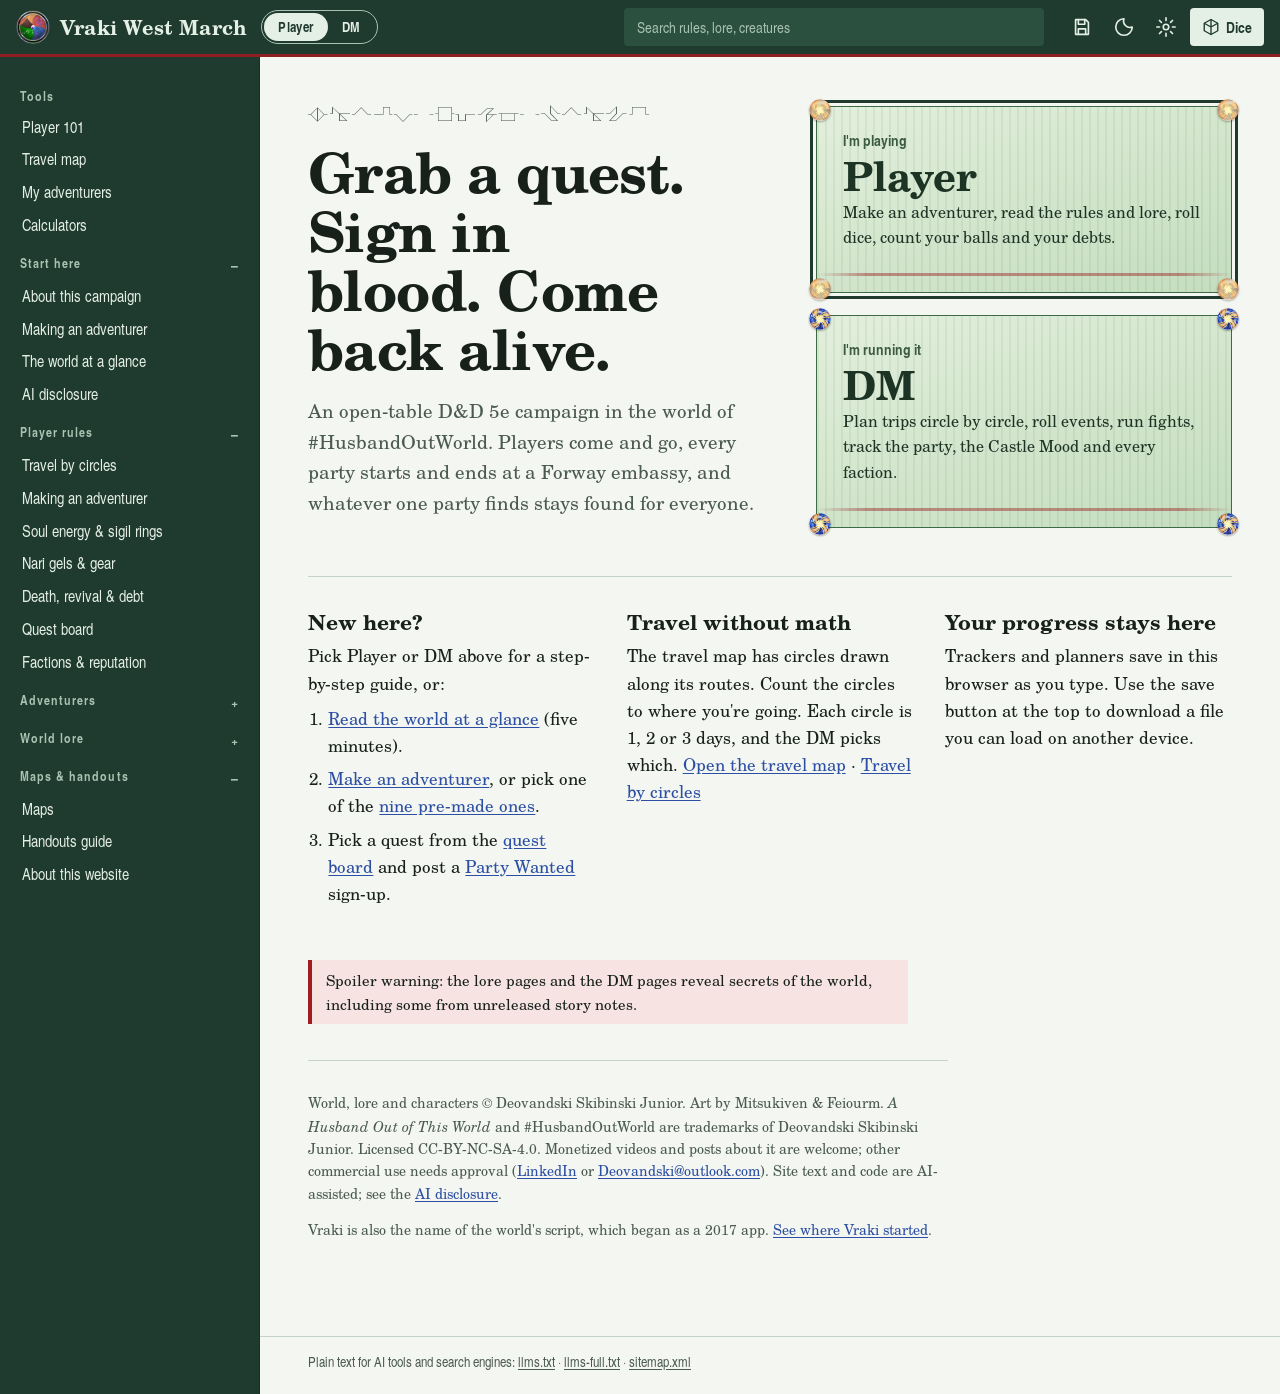
==== commit 85b245a9: "Translations: the machinery (segments, tools/i18n.js, site text, Settings menu, language picker, ban" ====
--- a/index.html
+++ b/index.html
@@ -19,57 +19,105 @@
 <meta name="apple-mobile-web-app-status-bar-style" content="black-translucent">
 <link rel="stylesheet" href="site/css/site.css">
 <link rel="stylesheet" href="site/css/map-viewer.css">
+<link rel="stylesheet" href="site/css/lang-picker.css">
 <script>
   // Apply the saved theme before the page paints.
   try { var t = localStorage.getItem("vraki-west-march:theme"); if (t) document.documentElement.setAttribute("data-theme", t); } catch (e) {}
 </script>
+<!-- Languages: which ones there are and how complete (written by tools/i18n.js build). -->
+<script src="site/i18n/languages.js"></script>
+<script>
+  // Pick the language before anything draws: ?lang=xx, else the saved choice, else (first visit) the
+  // browser's language once its translation is at least 90% done, else English. Then load its text.
+  (function () {
+    var K = "vraki-west-march:lang", L = window.VW_LANGS || [], min = window.VW_LANGS_MIN || 0.9, lang = "";
+    var find = function (c) { for (var i = 0; i < L.length; i++) if (L[i].code === c) return L[i]; return null; };
+    try {
+      var q = /[?&]lang=([a-z]{2})/.exec(location.search);
+      if (q && find(q[1])) { lang = q[1]; localStorage.setItem(K, lang); }
+      else lang = localStorage.getItem(K) || "";
+    } catch (e) {}
+    if (!lang) {
+      var want = navigator.languages || [navigator.language || ""];
+      for (var j = 0; j < want.length && !lang; j++) {
+        var c = String(want[j]).toLowerCase().split("-")[0], f = find(c);
+        if (f && f.coverage >= min) lang = c;
+      }
+      lang = lang || "en";
+      try { localStorage.setItem(K, lang); } catch (e) {}
+    }
+    var info = find(lang);
+    if (!info || lang === "en") return;
+    var html = document.documentElement;
+    html.lang = info.html || lang;
+    html.dir = info.dir || "ltr";
+    html.classList.add("lang-" + lang);
+    document.write('<script src="site/i18n/' + lang + '.js"><\/script>');
+  })();
+</script>
 </head>
 <body>
-<a class="skip" href="#main">Skip to content</a>
+<a class="skip" href="#main" data-i18n>Skip to content</a>
 <header class="topbar">
-  <button class="icon-btn menu-btn" data-action="toggle-nav" aria-label="Open the menu" aria-expanded="false">
+  <button class="icon-btn menu-btn" data-action="toggle-nav" aria-label="Open the menu" aria-expanded="false" data-i18n-attr="aria-label">
     <svg viewBox="0 0 24 24" aria-hidden="true"><path d="M4 7h16M4 12h16M4 17h16"/></svg>
   </button>
-  <a class="brand" href="#/" aria-label="Vraki West March home">
+  <a class="brand" href="#/" aria-label="Vraki West March home" data-i18n-attr="aria-label">
     <img src="Handouts/source/assets/forway-emblem.png" alt="" width="34" height="34">
     <span class="brand-name">Vraki West March</span>
   </a>
-  <div class="role-switch" role="radiogroup" aria-label="Who's using the site">
-    <button role="radio" data-action="role" data-role="player" aria-checked="true">Player</button>
-    <button role="radio" data-action="role" data-role="dm" aria-checked="false">DM</button>
+  <div class="role-switch" role="radiogroup" aria-label="Who's using the site" data-i18n-attr="aria-label">
+    <button role="radio" data-action="role" data-role="player" aria-checked="true" data-i18n>Player</button>
+    <button role="radio" data-action="role" data-role="dm" aria-checked="false" data-i18n>DM</button>
   </div>
   <form class="search" role="search" data-action="search">
-    <label class="sr" for="q">Search the rules and lore</label>
-    <input id="q" type="search" placeholder="Search rules, lore, creatures" autocomplete="off">
+    <label class="sr" for="q" data-i18n>Search the rules and lore</label>
+    <input id="q" type="search" placeholder="Search rules, lore, creatures" autocomplete="off" data-i18n-attr="placeholder">
   </form>
   <div class="top-actions">
     <span class="save-status" id="save-status" aria-live="polite"></span>
-    <button class="icon-btn" data-action="data-menu" aria-label="Save and load" aria-haspopup="true" aria-expanded="false" title="Save and load">
+    <button class="icon-btn" data-action="data-menu" aria-label="Save and load" aria-haspopup="true" aria-expanded="false" title="Save and load" data-i18n-attr="aria-label title">
       <svg viewBox="0 0 24 24" aria-hidden="true"><path d="M5 4h11l3 3v13H5z"/><path d="M8 4v5h7V4M8 20v-6h8v6"/></svg>
     </button>
-    <button class="icon-btn" data-action="theme" aria-label="Switch light or dark" title="Light or dark">
+    <button class="icon-btn theme-btn" data-action="theme" aria-label="Switch light or dark" title="Light or dark" data-i18n-attr="aria-label title">
       <svg viewBox="0 0 24 24" aria-hidden="true"><path d="M12 3a9 9 0 1 0 9 9 7 7 0 0 1-9-9z"/></svg>
     </button>
-    <button class="dice-btn" data-action="dice-open" aria-label="Open the dice tray" aria-expanded="false">
+    <button class="icon-btn" data-action="settings" aria-label="Settings: language and theme" title="Settings" aria-haspopup="true" aria-expanded="false" data-i18n-attr="aria-label title">
+      <svg viewBox="0 0 24 24" aria-hidden="true"><circle cx="12" cy="12" r="3"/><path d="M12 2v3M12 19v3M2 12h3M19 12h3M4.9 4.9l2.1 2.1M17 17l2.1 2.1M4.9 19.1L7 17M17 7l2.1-2.1"/></svg>
+    </button>
+    <button class="dice-btn" data-action="dice-open" aria-label="Open the dice tray" aria-expanded="false" data-i18n-attr="aria-label">
       <svg viewBox="0 0 24 24" aria-hidden="true"><path d="M12 2l9 5v10l-9 5-9-5V7z"/><path d="M12 2v20M3 7l9 5 9-5"/></svg>
-      <span>Dice</span>
+      <span data-i18n>Dice</span>
     </button>
   </div>
   <div class="data-menu" id="data-menu" hidden>
-    <p class="data-menu-note">Everything you enter is saved in this browser as you go. Download a save file to keep a backup or move it to another device.</p>
+    <p class="data-menu-note" data-i18n>Everything you enter is saved in this browser as you go. Download a save file to keep a backup or move it to another device.</p>
     <div class="data-menu-app">
-      <button data-pwa-install hidden>Install as an app</button>
-      <p class="data-menu-note" data-pwa-ios hidden>To install on iPhone or iPad: tap Share, then <b>Add to Home Screen</b>.</p>
+      <button data-pwa-install hidden data-i18n>Install as an app</button>
+      <p class="data-menu-note" data-pwa-ios hidden data-i18n>To install on iPhone or iPad: tap Share, then <b>Add to Home Screen</b>.</p>
       <p class="data-menu-note pwa-status" data-pwa-status aria-live="polite"></p>
     </div>
-    <button data-action="export">Download save file (.json)</button>
-    <label class="filebtn">Load a save file<input type="file" accept=".json,application/json" data-action="import"></label>
-    <button class="danger" data-action="reset">Start over</button>
+    <button data-action="export" data-i18n>Download save file (.json)</button>
+    <label class="filebtn"><span data-i18n>Load a save file</span><input type="file" accept=".json,application/json" data-action="import"></label>
+    <button class="danger" data-action="reset" data-i18n>Start over</button>
+  </div>
+  <div class="data-menu settings-menu" id="settings-menu" role="group" aria-labelledby="settings-h" hidden>
+    <h2 id="settings-h" data-i18n>Settings</h2>
+    <div class="lang-picker" data-lang-picker data-label="Language" data-storage-key="vraki-west-march:lang"></div>
+    <p class="settings-more"><a href="https://github.com/Deovandski/Vraki-West-March-Campaign-D-D/issues/7" target="_blank" rel="noopener" data-i18n>Want a language added?</a></p>
+    <div class="settings-theme" role="group" aria-labelledby="theme-h">
+      <h3 id="theme-h" data-i18n>Theme</h3>
+      <div class="seg small">
+        <button data-action="theme-set" data-theme="light" aria-pressed="false" data-i18n>Light</button>
+        <button data-action="theme-set" data-theme="dark" aria-pressed="false" data-i18n>Dark</button>
+      </div>
+    </div>
   </div>
 </header>
+<div class="lang-banner" id="lang-banner" hidden></div>
 
 <div class="layout">
-  <nav class="sidenav" id="sidenav" aria-label="Site"></nav>
+  <nav class="sidenav" id="sidenav" aria-label="Site" data-i18n-attr="aria-label"></nav>
   <main id="main" tabindex="-1">
     <noscript>
       <div class="page noscript-note">
@@ -86,14 +134,14 @@
     </noscript>
   </main>
   <footer class="site-footer">
-    <p>Plain text for AI tools and search engines: <a href="llms.txt">llms.txt</a> · <a href="llms-full.txt">llms-full.txt</a> · <a href="sitemap.xml">sitemap.xml</a></p>
+    <p><span data-i18n>Plain text for AI tools and search engines:</span> <a href="llms.txt">llms.txt</a> · <a href="llms-full.txt">llms-full.txt</a> · <a href="sitemap.xml">sitemap.xml</a></p>
   </footer>
 </div>
 
-<aside class="dice-tray" id="dice-tray" aria-label="Dice tray" hidden>
+<aside class="dice-tray" id="dice-tray" aria-label="Dice tray" data-i18n-attr="aria-label" hidden>
   <div class="tray-head">
-    <h2>Dice</h2>
-    <button class="icon-btn" data-action="dice-close" aria-label="Close the dice tray">
+    <h2 data-i18n>Dice</h2>
+    <button class="icon-btn" data-action="dice-close" aria-label="Close the dice tray" data-i18n-attr="aria-label">
       <svg viewBox="0 0 24 24" aria-hidden="true"><path d="M6 6l12 12M18 6L6 18"/></svg>
     </button>
   </div>
@@ -104,26 +152,27 @@
     <button data-action="roll" data-expr="d100">d100</button>
   </div>
   <form class="dice-form" data-action="roll-form">
-    <label for="dice-expr">Roll anything</label>
+    <label for="dice-expr" data-i18n>Roll anything</label>
     <div class="row">
       <input id="dice-expr" placeholder="2d6+3" autocomplete="off" spellcheck="false">
-      <button type="submit">Roll</button>
+      <button type="submit" data-i18n>Roll</button>
     </div>
-    <div class="adv" role="radiogroup" aria-label="d20 mode">
-      <label><input type="radio" name="adv" value="" checked> Normal</label>
-      <label><input type="radio" name="adv" value="adv"> Advantage</label>
-      <label><input type="radio" name="adv" value="dis"> Disadvantage</label>
+    <div class="adv" role="radiogroup" aria-label="d20 mode" data-i18n-attr="aria-label">
+      <label><input type="radio" name="adv" value="" checked> <span data-i18n>Normal</span></label>
+      <label><input type="radio" name="adv" value="adv"> <span data-i18n>Advantage</span></label>
+      <label><input type="radio" name="adv" value="dis"> <span data-i18n>Disadvantage</span></label>
     </div>
   </form>
   <div class="dice-result" id="dice-result" aria-live="polite"></div>
-  <div class="dice-log-head"><h3>History</h3><button class="link" data-action="dice-clear">Clear</button></div>
+  <div class="dice-log-head"><h3 data-i18n>History</h3><button class="link" data-action="dice-clear" data-i18n>Clear</button></div>
   <ol class="dice-log" id="dice-log"></ol>
-  <p class="tray-tip">Tip: any roll written in the rules, like 2d6+3, is a button. Tap it to roll.</p>
+  <p class="tray-tip" data-i18n>Tip: any roll written in the rules, like 2d6+3, is a button. Tap it to roll.</p>
 </aside>
 
 <div class="toast" id="toast" role="status" aria-live="polite"></div>
 
 <script src="site/vendor/marked.umd.js"></script>
+<script src="site/js/i18n.js"></script>
 <script src="site/js/parse.js"></script>
 <script src="site/js/core.js"></script>
 <script src="site/js/content.js"></script>
@@ -134,6 +183,7 @@
 <script src="site/js/start.js"></script>
 <script src="site/js/map-viewer.js"></script>
 <script src="site/js/map.js"></script>
+<script src="site/js/lang-picker.js"></script>
 <script>VW.app.start();</script>
 <script src="site/js/pwa.js" data-sw="sw.js" data-scope="./" defer></script>
 </body>
--- a/site/css/site.css
+++ b/site/css/site.css
@@ -85,7 +85,7 @@
 .role-switch { display: flex; border: 1px solid var(--wood-mute); border-radius: 999px; padding: 2px; }
 .role-switch button { font: 700 14px/1 var(--ui); letter-spacing: 0.03em; color: var(--wood-ink); background: none; border: 0; padding: 7px 14px; border-radius: 999px; cursor: pointer; }
 .role-switch button[aria-checked="true"] { background: var(--wood-ink); color: var(--wood); }
-.search { flex: 1; max-width: 420px; margin-left: auto; }
+.search { flex: 1; max-width: 420px; margin-inline-start: auto; }
 .search input { width: 100%; font: 15px var(--ui); padding: 8px 12px; border-radius: var(--radius); border: 1px solid transparent; background: var(--wood-2); color: var(--wood-ink); }
 .search input::placeholder { color: var(--wood-mute); }
 .search input:focus { background: var(--card); color: var(--ink); }
@@ -190,7 +190,7 @@
 .wz-todo li + li { margin-top: 6px; }
 .wz-links { margin: 14px 0 4px; }
 .wz-nav { display: flex; flex-wrap: wrap; justify-content: space-between; align-items: center; gap: 10px; margin-top: 18px; padding-top: 14px; border-top: 1px solid var(--line-2); }
-.wz-next { display: flex; flex-wrap: wrap; gap: 8px; margin-left: auto; }
+.wz-next { display: flex; flex-wrap: wrap; gap: 8px; margin-inline-start: auto; }
 .wz-check { list-style: none; padding: 0; margin: 4px 0 16px; }
 .wz-check li { display: flex; gap: 10px; align-items: baseline; padding: 5px 0; }
 .wz-check li > span:first-child { font: 700 16px var(--ui); width: 1.2em; color: var(--ink-2); }
@@ -340,7 +340,7 @@
 .v-num { width: 3.8em !important; font: 700 17px var(--ui); text-align: center; padding: 4px; }
 .v-num.tiny { width: 3.4em !important; font-size: 14px; }
 .slash { color: var(--ink-2); }
-.temp { display: inline-flex; align-items: center; gap: 4px; font-size: 13px; color: var(--ink-2); margin-left: auto; }
+.temp { display: inline-flex; align-items: center; gap: 4px; font-size: 13px; color: var(--ink-2); margin-inline-start: auto; }
 .temp .v-num { width: 3.2em !important; font-size: 14px; }
 .hpbar { position: relative; display: block; height: 8px; border-radius: 4px; background: var(--line-2); overflow: hidden; }
 .hpbar span { position: absolute; inset: 0 auto 0 0; background: var(--wood-2); }
@@ -669,7 +669,7 @@
   .brand { grid-area: brand; }
   .top-actions { grid-area: actions; margin-left: 0; }
   .role-switch { grid-area: role; justify-self: start; }
-  .search { grid-area: search; max-width: none; margin-left: 0; }
+  .search { grid-area: search; max-width: none; margin-inline-start: 0; }
 }
 @media (max-width: 560px) {
   body { font-size: 16px; }
@@ -708,3 +708,55 @@
   .page.trip-print { max-width: none; }
 }
 @page { margin: 14mm 13mm; }
+
+/* ---------------- Settings menu and translations ---------------- */
+.settings-menu { width: min(340px, calc(100vw - 32px)); --lang-picker-on: var(--wood-2); --lang-picker-on-ink: #fff; --lang-picker-line: var(--line); --lang-picker-muted: var(--ink-2); }
+.settings-menu h2 { margin: 0; font: 700 18px var(--ui); }
+.settings-menu h3 { margin: 4px 0 6px; font: 700 15px var(--ui); }
+.settings-menu .lang-picker { font: 15px var(--ui); }
+.settings-menu .lang-picker__opt { background: var(--paper); }
+.settings-menu .lang-picker__opt[aria-checked="true"] { background: var(--wood-2); }
+.settings-more { margin: 0; font: 14px var(--ui); }
+.settings-theme .seg button { padding: 7px 14px; }
+.lang-banner { background: var(--wood-2); color: #f3f7f4; font: 14px/1.4 var(--ui); padding: 6px 16px; border-bottom: 1px solid rgba(0, 0, 0, 0.2); }
+.lang-banner p { margin: 0 auto; max-width: 1200px; }
+.lang-banner .link { color: inherit; font: 700 14px var(--ui); text-decoration: underline; padding: 0 2px; }
+.kept-en { font: 14px/1.45 var(--ui); color: var(--ink-2); border-inline-start: 3px solid var(--line); padding-inline-start: 10px; }
+@media (max-width: 800px) {
+  /* The gear's menu has the light/dark switch, so the top bar keeps one button for both on phones. */
+  .top-actions .theme-btn { display: none; }
+  .lang-banner { padding: 6px 12px; font-size: 13px; }
+}
+
+/* Chinese, Japanese, Korean and Arabic use the reader's system fonts (the site's fonts have no such letters).
+   The Vraki script and dice stay as they are. */
+:root:lang(zh), :root:lang(ja), :root:lang(ko), :root:lang(ar) {
+  --serif: "Schola", system-ui, -apple-system, "Segoe UI", "Noto Sans", sans-serif;
+  --ui: "HerosCn", system-ui, -apple-system, "Segoe UI", "Noto Sans", sans-serif;
+}
+:root:lang(zh) { --serif: "Schola", "PingFang SC", "Hiragino Sans GB", "Microsoft YaHei", "Noto Sans CJK SC", "Noto Sans SC", system-ui, sans-serif; --ui: "HerosCn", "PingFang SC", "Microsoft YaHei", "Noto Sans CJK SC", "Noto Sans SC", system-ui, sans-serif; }
+:root:lang(ja) { --serif: "Schola", "Hiragino Sans", "Hiragino Kaku Gothic ProN", "Yu Gothic", "Meiryo", "Noto Sans CJK JP", "Noto Sans JP", system-ui, sans-serif; --ui: "HerosCn", "Hiragino Sans", "Yu Gothic", "Meiryo", "Noto Sans CJK JP", "Noto Sans JP", system-ui, sans-serif; }
+:root:lang(ko) { --serif: "Schola", "Apple SD Gothic Neo", "Malgun Gothic", "Noto Sans CJK KR", "Noto Sans KR", system-ui, sans-serif; --ui: "HerosCn", "Apple SD Gothic Neo", "Malgun Gothic", "Noto Sans CJK KR", "Noto Sans KR", system-ui, sans-serif; }
+:root:lang(ar) { --serif: "Schola", "Geeza Pro", "Segoe UI", "Tahoma", "Noto Naskh Arabic", "Noto Sans Arabic", system-ui, sans-serif; --ui: "HerosCn", "Geeza Pro", "Segoe UI", "Tahoma", "Noto Sans Arabic", system-ui, sans-serif; }
+:root:lang(zh) body, :root:lang(ja) body, :root:lang(ko) body { line-break: strict; word-break: normal; overflow-wrap: anywhere; }
+:root:lang(ar) body { line-height: 1.75; }
+/* Pages or pieces still in English keep the site's own fonts. */
+[lang="en"] { --serif: "Schola", "Century Schoolbook", Georgia, serif; }
+
+/* Right to left (Arabic): the grid flips by itself; these are the pieces placed by left/right. */
+[dir="rtl"] .data-menu { right: auto; left: 16px; }
+[dir="rtl"] .dice-tray { right: auto; left: 16px; }
+[dir="rtl"] .sidenav { border-right: 0; border-left: 1px solid rgba(0, 0, 0, 0.2); }
+[dir="rtl"] .toc { border-left: 0; border-right: 2px solid var(--line); padding-left: 0; padding-right: 14px; }
+[dir="rtl"] .data-menu button, [dir="rtl"] .filebtn { text-align: right; }
+[dir="rtl"] .skip { left: auto; right: -999px; }
+[dir="rtl"] .skip:focus { right: 8px; }
+[dir="rtl"] .l-total { text-align: left; }
+[dir="rtl"] .route li + li::before { right: auto; left: calc(50% + 46px); }
+@media (max-width: 900px) {
+  [dir="rtl"] .sidenav { left: auto; right: 0; transform: translateX(102%); }
+  [dir="rtl"] body.nav-open .sidenav { transform: none; }
+}
+@media (max-width: 560px) {
+  [dir="rtl"] .route li + li::before { left: calc(50% + 38px); }
+}
--- a/site/css/lang-picker.css
+++ b/site/css/lang-picker.css
@@ -0,0 +1,16 @@
+/* LanguagePicker (site/js/lang-picker.js). Theme it with the --lang-picker-* custom properties. */
+.lang-picker { font: inherit; }
+.lang-picker__label { margin: 0 0 6px; font-weight: 700; }
+.lang-picker__list { display: grid; grid-template-columns: repeat(auto-fill, minmax(118px, 1fr)); gap: 6px; }
+.lang-picker__opt {
+  display: flex; flex-direction: column; align-items: flex-start; gap: 1px; text-align: start;
+  padding: 7px 10px; min-height: 44px; cursor: pointer; font: inherit; line-height: 1.25;
+  color: var(--lang-picker-ink, inherit); background: transparent;
+  border: 1px solid var(--lang-picker-line, rgba(127, 127, 127, 0.45)); border-radius: var(--lang-picker-radius, 6px);
+}
+.lang-picker__opt:hover { border-color: var(--lang-picker-on, #1f3a2e); }
+.lang-picker__opt:focus-visible { outline: 2px solid var(--lang-picker-on, #1f3a2e); outline-offset: 2px; }
+.lang-picker__opt[aria-checked="true"] { background: var(--lang-picker-on, #1f3a2e); color: var(--lang-picker-on-ink, #fff); border-color: var(--lang-picker-on, #1f3a2e); }
+.lang-picker__name { font-weight: 700; }
+.lang-picker__en, .lang-picker__pct { font-size: 0.8em; color: var(--lang-picker-muted, inherit); opacity: 0.8; }
+.lang-picker__opt[aria-checked="true"] .lang-picker__en, .lang-picker__opt[aria-checked="true"] .lang-picker__pct { color: inherit; }
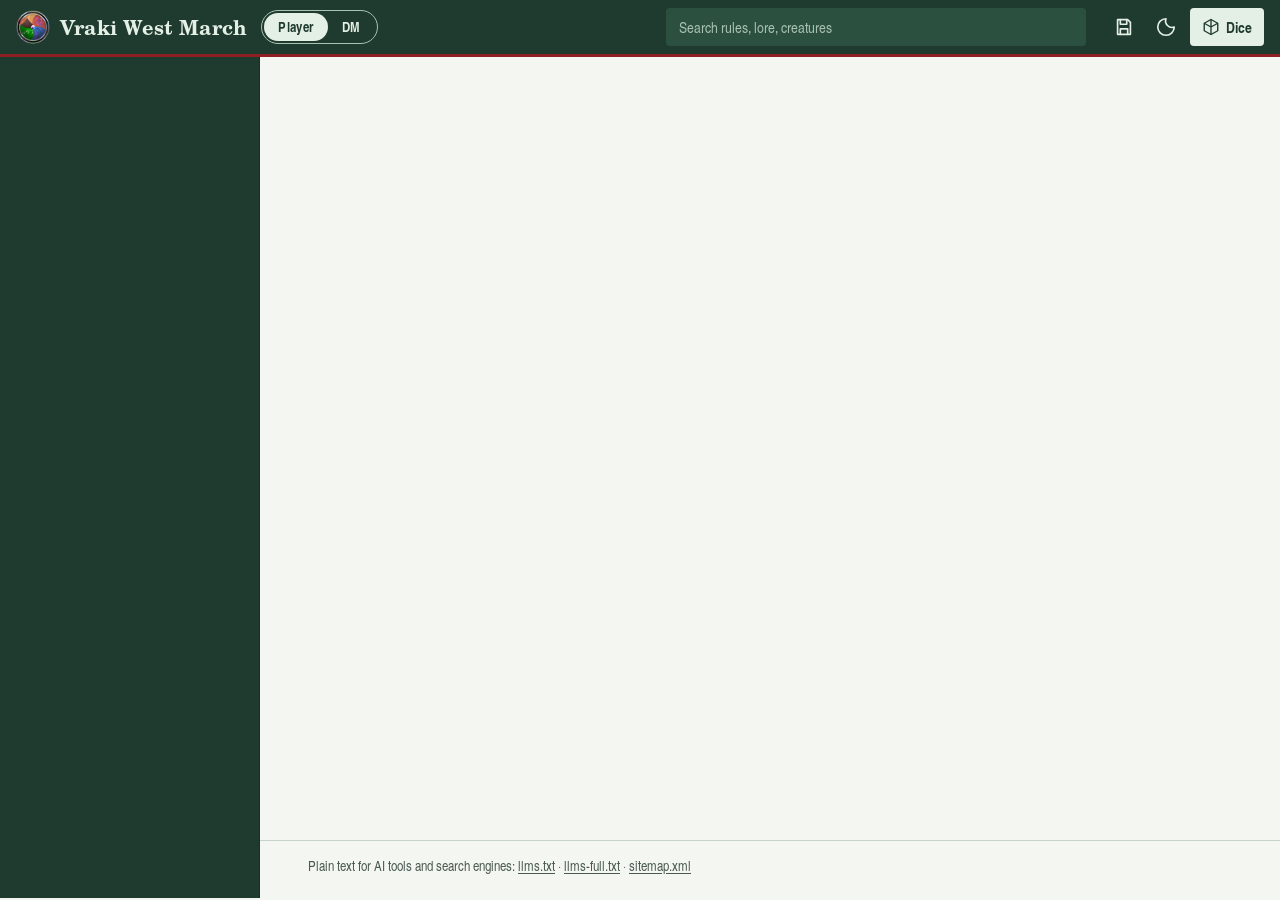
==== commit 081afc33: "Every picture opens in the photo viewer, with its date Closes #19  Co-Authored-By: Claude Opus 5.5 <" ====
--- a/index.html
+++ b/index.html
@@ -19,105 +19,58 @@
 <meta name="apple-mobile-web-app-status-bar-style" content="black-translucent">
 <link rel="stylesheet" href="site/css/site.css">
 <link rel="stylesheet" href="site/css/map-viewer.css">
-<link rel="stylesheet" href="site/css/lang-picker.css">
+<link rel="stylesheet" href="site/css/photo-viewer.css">
 <script>
   // Apply the saved theme before the page paints.
   try { var t = localStorage.getItem("vraki-west-march:theme"); if (t) document.documentElement.setAttribute("data-theme", t); } catch (e) {}
 </script>
-<!-- Languages: which ones there are and how complete (written by tools/i18n.js build). -->
-<script src="site/i18n/languages.js"></script>
-<script>
-  // Pick the language before anything draws: ?lang=xx, else the saved choice, else (first visit) the
-  // browser's language once its translation is at least 90% done, else English. Then load its text.
-  (function () {
-    var K = "vraki-west-march:lang", L = window.VW_LANGS || [], min = window.VW_LANGS_MIN || 0.9, lang = "";
-    var find = function (c) { for (var i = 0; i < L.length; i++) if (L[i].code === c) return L[i]; return null; };
-    try {
-      var q = /[?&]lang=([a-z]{2})/.exec(location.search);
-      if (q && find(q[1])) { lang = q[1]; localStorage.setItem(K, lang); }
-      else lang = localStorage.getItem(K) || "";
-    } catch (e) {}
-    if (!lang) {
-      var want = navigator.languages || [navigator.language || ""];
-      for (var j = 0; j < want.length && !lang; j++) {
-        var c = String(want[j]).toLowerCase().split("-")[0], f = find(c);
-        if (f && f.coverage >= min) lang = c;
-      }
-      lang = lang || "en";
-      try { localStorage.setItem(K, lang); } catch (e) {}
-    }
-    var info = find(lang);
-    if (!info || lang === "en") return;
-    var html = document.documentElement;
-    html.lang = info.html || lang;
-    html.dir = info.dir || "ltr";
-    html.classList.add("lang-" + lang);
-    document.write('<script src="site/i18n/' + lang + '.js"><\/script>');
-  })();
-</script>
 </head>
 <body>
-<a class="skip" href="#main" data-i18n>Skip to content</a>
+<a class="skip" href="#main">Skip to content</a>
 <header class="topbar">
-  <button class="icon-btn menu-btn" data-action="toggle-nav" aria-label="Open the menu" aria-expanded="false" data-i18n-attr="aria-label">
+  <button class="icon-btn menu-btn" data-action="toggle-nav" aria-label="Open the menu" aria-expanded="false">
     <svg viewBox="0 0 24 24" aria-hidden="true"><path d="M4 7h16M4 12h16M4 17h16"/></svg>
   </button>
-  <a class="brand" href="#/" aria-label="Vraki West March home" data-i18n-attr="aria-label">
+  <a class="brand" href="#/" aria-label="Vraki West March home">
     <img src="Handouts/source/assets/forway-emblem.png" alt="" width="34" height="34">
     <span class="brand-name">Vraki West March</span>
   </a>
-  <div class="role-switch" role="radiogroup" aria-label="Who's using the site" data-i18n-attr="aria-label">
-    <button role="radio" data-action="role" data-role="player" aria-checked="true" data-i18n>Player</button>
-    <button role="radio" data-action="role" data-role="dm" aria-checked="false" data-i18n>DM</button>
+  <div class="role-switch" role="radiogroup" aria-label="Who's using the site">
+    <button role="radio" data-action="role" data-role="player" aria-checked="true">Player</button>
+    <button role="radio" data-action="role" data-role="dm" aria-checked="false">DM</button>
   </div>
   <form class="search" role="search" data-action="search">
-    <label class="sr" for="q" data-i18n>Search the rules and lore</label>
-    <input id="q" type="search" placeholder="Search rules, lore, creatures" autocomplete="off" data-i18n-attr="placeholder">
+    <label class="sr" for="q">Search the rules and lore</label>
+    <input id="q" type="search" placeholder="Search rules, lore, creatures" autocomplete="off">
   </form>
   <div class="top-actions">
     <span class="save-status" id="save-status" aria-live="polite"></span>
-    <button class="icon-btn" data-action="data-menu" aria-label="Save and load" aria-haspopup="true" aria-expanded="false" title="Save and load" data-i18n-attr="aria-label title">
+    <button class="icon-btn" data-action="data-menu" aria-label="Save and load" aria-haspopup="true" aria-expanded="false" title="Save and load">
       <svg viewBox="0 0 24 24" aria-hidden="true"><path d="M5 4h11l3 3v13H5z"/><path d="M8 4v5h7V4M8 20v-6h8v6"/></svg>
     </button>
-    <button class="icon-btn theme-btn" data-action="theme" aria-label="Switch light or dark" title="Light or dark" data-i18n-attr="aria-label title">
+    <button class="icon-btn" data-action="theme" aria-label="Switch light or dark" title="Light or dark">
       <svg viewBox="0 0 24 24" aria-hidden="true"><path d="M12 3a9 9 0 1 0 9 9 7 7 0 0 1-9-9z"/></svg>
     </button>
-    <button class="icon-btn" data-action="settings" aria-label="Settings: language and theme" title="Settings" aria-haspopup="true" aria-expanded="false" data-i18n-attr="aria-label title">
-      <svg viewBox="0 0 24 24" aria-hidden="true"><circle cx="12" cy="12" r="3"/><path d="M12 2v3M12 19v3M2 12h3M19 12h3M4.9 4.9l2.1 2.1M17 17l2.1 2.1M4.9 19.1L7 17M17 7l2.1-2.1"/></svg>
-    </button>
-    <button class="dice-btn" data-action="dice-open" aria-label="Open the dice tray" aria-expanded="false" data-i18n-attr="aria-label">
+    <button class="dice-btn" data-action="dice-open" aria-label="Open the dice tray" aria-expanded="false">
       <svg viewBox="0 0 24 24" aria-hidden="true"><path d="M12 2l9 5v10l-9 5-9-5V7z"/><path d="M12 2v20M3 7l9 5 9-5"/></svg>
-      <span data-i18n>Dice</span>
+      <span>Dice</span>
     </button>
   </div>
   <div class="data-menu" id="data-menu" hidden>
-    <p class="data-menu-note" data-i18n>Everything you enter is saved in this browser as you go. Download a save file to keep a backup or move it to another device.</p>
+    <p class="data-menu-note">Everything you enter is saved in this browser as you go. Download a save file to keep a backup or move it to another device.</p>
     <div class="data-menu-app">
-      <button data-pwa-install hidden data-i18n>Install as an app</button>
-      <p class="data-menu-note" data-pwa-ios hidden data-i18n>To install on iPhone or iPad: tap Share, then <b>Add to Home Screen</b>.</p>
+      <button data-pwa-install hidden>Install as an app</button>
+      <p class="data-menu-note" data-pwa-ios hidden>To install on iPhone or iPad: tap Share, then <b>Add to Home Screen</b>.</p>
       <p class="data-menu-note pwa-status" data-pwa-status aria-live="polite"></p>
     </div>
-    <button data-action="export" data-i18n>Download save file (.json)</button>
-    <label class="filebtn"><span data-i18n>Load a save file</span><input type="file" accept=".json,application/json" data-action="import"></label>
-    <button class="danger" data-action="reset" data-i18n>Start over</button>
-  </div>
-  <div class="data-menu settings-menu" id="settings-menu" role="group" aria-labelledby="settings-h" hidden>
-    <h2 id="settings-h" data-i18n>Settings</h2>
-    <div class="lang-picker" data-lang-picker data-label="Language" data-storage-key="vraki-west-march:lang"></div>
-    <p class="settings-more"><a href="https://github.com/Deovandski/Vraki-West-March-Campaign-D-D/issues/7" target="_blank" rel="noopener" data-i18n>Want a language added?</a></p>
-    <div class="settings-theme" role="group" aria-labelledby="theme-h">
-      <h3 id="theme-h" data-i18n>Theme</h3>
-      <div class="seg small">
-        <button data-action="theme-set" data-theme="light" aria-pressed="false" data-i18n>Light</button>
-        <button data-action="theme-set" data-theme="dark" aria-pressed="false" data-i18n>Dark</button>
-      </div>
-    </div>
+    <button data-action="export">Download save file (.json)</button>
+    <label class="filebtn">Load a save file<input type="file" accept=".json,application/json" data-action="import"></label>
+    <button class="danger" data-action="reset">Start over</button>
   </div>
 </header>
-<div class="lang-banner" id="lang-banner" hidden></div>
 
 <div class="layout">
-  <nav class="sidenav" id="sidenav" aria-label="Site" data-i18n-attr="aria-label"></nav>
+  <nav class="sidenav" id="sidenav" aria-label="Site"></nav>
   <main id="main" tabindex="-1">
     <noscript>
       <div class="page noscript-note">
@@ -134,14 +87,14 @@
     </noscript>
   </main>
   <footer class="site-footer">
-    <p><span data-i18n>Plain text for AI tools and search engines:</span> <a href="llms.txt">llms.txt</a> · <a href="llms-full.txt">llms-full.txt</a> · <a href="sitemap.xml">sitemap.xml</a></p>
+    <p>Plain text for AI tools and search engines: <a href="llms.txt">llms.txt</a> · <a href="llms-full.txt">llms-full.txt</a> · <a href="sitemap.xml">sitemap.xml</a></p>
   </footer>
 </div>
 
-<aside class="dice-tray" id="dice-tray" aria-label="Dice tray" data-i18n-attr="aria-label" hidden>
+<aside class="dice-tray" id="dice-tray" aria-label="Dice tray" hidden>
   <div class="tray-head">
-    <h2 data-i18n>Dice</h2>
-    <button class="icon-btn" data-action="dice-close" aria-label="Close the dice tray" data-i18n-attr="aria-label">
+    <h2>Dice</h2>
+    <button class="icon-btn" data-action="dice-close" aria-label="Close the dice tray">
       <svg viewBox="0 0 24 24" aria-hidden="true"><path d="M6 6l12 12M18 6L6 18"/></svg>
     </button>
   </div>
@@ -152,27 +105,35 @@
     <button data-action="roll" data-expr="d100">d100</button>
   </div>
   <form class="dice-form" data-action="roll-form">
-    <label for="dice-expr" data-i18n>Roll anything</label>
+    <label for="dice-expr">Roll anything</label>
     <div class="row">
       <input id="dice-expr" placeholder="2d6+3" autocomplete="off" spellcheck="false">
-      <button type="submit" data-i18n>Roll</button>
+      <button type="submit">Roll</button>
     </div>
-    <div class="adv" role="radiogroup" aria-label="d20 mode" data-i18n-attr="aria-label">
-      <label><input type="radio" name="adv" value="" checked> <span data-i18n>Normal</span></label>
-      <label><input type="radio" name="adv" value="adv"> <span data-i18n>Advantage</span></label>
-      <label><input type="radio" name="adv" value="dis"> <span data-i18n>Disadvantage</span></label>
+    <div class="adv" role="radiogroup" aria-label="d20 mode">
+      <label><input type="radio" name="adv" value="" checked> Normal</label>
+      <label><input type="radio" name="adv" value="adv"> Advantage</label>
+      <label><input type="radio" name="adv" value="dis"> Disadvantage</label>
     </div>
   </form>
   <div class="dice-result" id="dice-result" aria-live="polite"></div>
-  <div class="dice-log-head"><h3 data-i18n>History</h3><button class="link" data-action="dice-clear" data-i18n>Clear</button></div>
+  <div class="dice-log-head"><h3>History</h3><button class="link" data-action="dice-clear">Clear</button></div>
   <ol class="dice-log" id="dice-log"></ol>
-  <p class="tray-tip" data-i18n>Tip: any roll written in the rules, like 2d6+3, is a button. Tap it to roll.</p>
+  <p class="tray-tip">Tip: any roll written in the rules, like 2d6+3, is a button. Tap it to roll.</p>
 </aside>
 
 <div class="toast" id="toast" role="status" aria-live="polite"></div>
 
+<!-- Every picture opens bigger here ("Pictures are clickable" in CLAUDE.md; site/js/photo-viewer.js). -->
+<dialog id="photo-viewer" class="photo-viewer" aria-label="Picture">
+  <span class="pv-enlarge" hidden>Enlarge</span>
+  <button type="button" class="pv-close" aria-label="Close">×</button>
+  <button type="button" class="pv-prev" aria-label="Previous picture" hidden>‹</button>
+  <figure class="pv-fig"><img alt=""><figcaption class="pv-cap"><span class="pv-text"></span><time class="pv-date" hidden></time></figcaption></figure>
+  <button type="button" class="pv-next" aria-label="Next picture" hidden>›</button>
+</dialog>
+
 <script src="site/vendor/marked.umd.js"></script>
-<script src="site/js/i18n.js"></script>
 <script src="site/js/parse.js"></script>
 <script src="site/js/core.js"></script>
 <script src="site/js/content.js"></script>
@@ -183,7 +144,7 @@
 <script src="site/js/start.js"></script>
 <script src="site/js/map-viewer.js"></script>
 <script src="site/js/map.js"></script>
-<script src="site/js/lang-picker.js"></script>
+<script src="site/js/photo-viewer.js"></script>
 <script>VW.app.start();</script>
 <script src="site/js/pwa.js" data-sw="sw.js" data-scope="./" defer></script>
 </body>
--- a/site/css/site.css
+++ b/site/css/site.css
@@ -427,9 +427,9 @@
 .shift.unset .s-ev { color: var(--ink-2); font-style: italic; }
 .shift.encounter { background: linear-gradient(90deg, var(--blood-bg), var(--card) 85%); }
 .shift.encounter .s-ev { font-weight: 700; }
-.shift.omen .s-ev::before { content: "Sign · "; color: var(--pearl); font: 700 13px var(--ui); }
+.shift.omen .s-tag { color: var(--pearl); font: 700 13px var(--ui); }
 .shift.insidejob { background: linear-gradient(90deg, color-mix(in srgb, var(--amethyst) 14%, var(--card)), var(--card) 85%); }
-.shift.custom .s-ev::before { content: "Yours · "; color: var(--aquamarine); font: 700 13px var(--ui); }
+.shift.custom .s-tag { color: var(--aquamarine); font: 700 13px var(--ui); }
 .shift.done .s-ev { text-decoration: line-through; text-decoration-color: var(--ink-2); }
 .s-count { font: 700 12.5px var(--ui); color: var(--blood); }
 
@@ -716,6 +716,10 @@
 .settings-menu .lang-picker { font: 15px var(--ui); }
 .settings-menu .lang-picker__opt { background: var(--paper); }
 .settings-menu .lang-picker__opt[aria-checked="true"] { background: var(--wood-2); }
+.settings-menu { --unit-picker-on: var(--wood-2); --unit-picker-on-ink: #fff; --unit-picker-line: var(--line); }
+.settings-menu .unit-picker { font: 15px var(--ui); }
+.settings-menu .unit-picker__opt { background: var(--paper); }
+.settings-menu .unit-picker__opt[aria-checked="true"] { background: var(--wood-2); }
 .settings-more { margin: 0; font: 14px var(--ui); }
 .settings-theme .seg button { padding: 7px 14px; }
 .lang-banner { background: var(--wood-2); color: #f3f7f4; font: 14px/1.4 var(--ui); padding: 6px 16px; border-bottom: 1px solid rgba(0, 0, 0, 0.2); }
--- a/site/css/photo-viewer.css
+++ b/site/css/photo-viewer.css
@@ -0,0 +1,25 @@
+/* Photo viewer (reusable component; see the top of site/js/photo-viewer.js). From HusbandOutWorld.
+   Theme: --pv-bg (the dark background), --pv-text (caption), --pv-button (‹ › background). */
+.photo-viewer {
+  box-sizing: border-box;
+  width: 100vw; height: 100vh; max-width: none; max-height: none;
+  margin: 0; padding: 2rem; border: 0; border-radius: 0;
+  background: var(--pv-bg, rgba(5, 8, 9, .92)); color: var(--pv-text, #eee);
+}
+.photo-viewer[open] { display: flex; align-items: center; justify-content: center; }
+.photo-viewer::backdrop { background: transparent; backdrop-filter: none; }
+.pv-fig { margin: 0; display: flex; flex-direction: column; align-items: center; gap: .7rem; }
+.pv-fig img { max-height: 82vh; max-width: 88vw; border-radius: 8px; cursor: zoom-out; }
+.pv-cap { display: flex; flex-direction: column; gap: .2rem; font: .95em system-ui, sans-serif; text-align: center; max-width: 40rem; }
+.pv-date { font-weight: 700; }
+.pv-prev, .pv-next { position: absolute; top: 50%; transform: translateY(-50%); width: 3rem; height: 3rem; border-radius: 50%; border: 0; background: var(--pv-button, rgba(255, 255, 255, .12)); color: #fff; font-size: 2rem; line-height: 1; cursor: pointer; }
+.pv-prev { left: 1rem; } .pv-next { right: 1rem; }
+.pv-prev:hover, .pv-next:hover { background: rgba(255, 255, 255, .25); }
+.pv-close { position: absolute; top: 1rem; right: 1.2rem; min-width: 2.75rem; min-height: 2.75rem; font-size: 2rem; background: none; border: 0; color: #fff; cursor: pointer; }
+.pv-prev:focus-visible, .pv-next:focus-visible, .pv-close:focus-visible { outline: 2px solid #fff; outline-offset: 2px; }
+.pv-prev[hidden], .pv-next[hidden], .pv-text[hidden], .pv-date[hidden] { display: none; }
+html[dir="rtl"] .pv-prev { left: auto; right: 1rem; } html[dir="rtl"] .pv-next { right: auto; left: 1rem; }
+html[dir="rtl"] .pv-close { right: auto; left: 1.2rem; }
+/* pictures that open */
+[data-photo-viewer] { cursor: zoom-in; }
+img[data-photo-viewer]:focus-visible { outline: 3px solid var(--amethyst, #7b4fb8); outline-offset: 3px; }
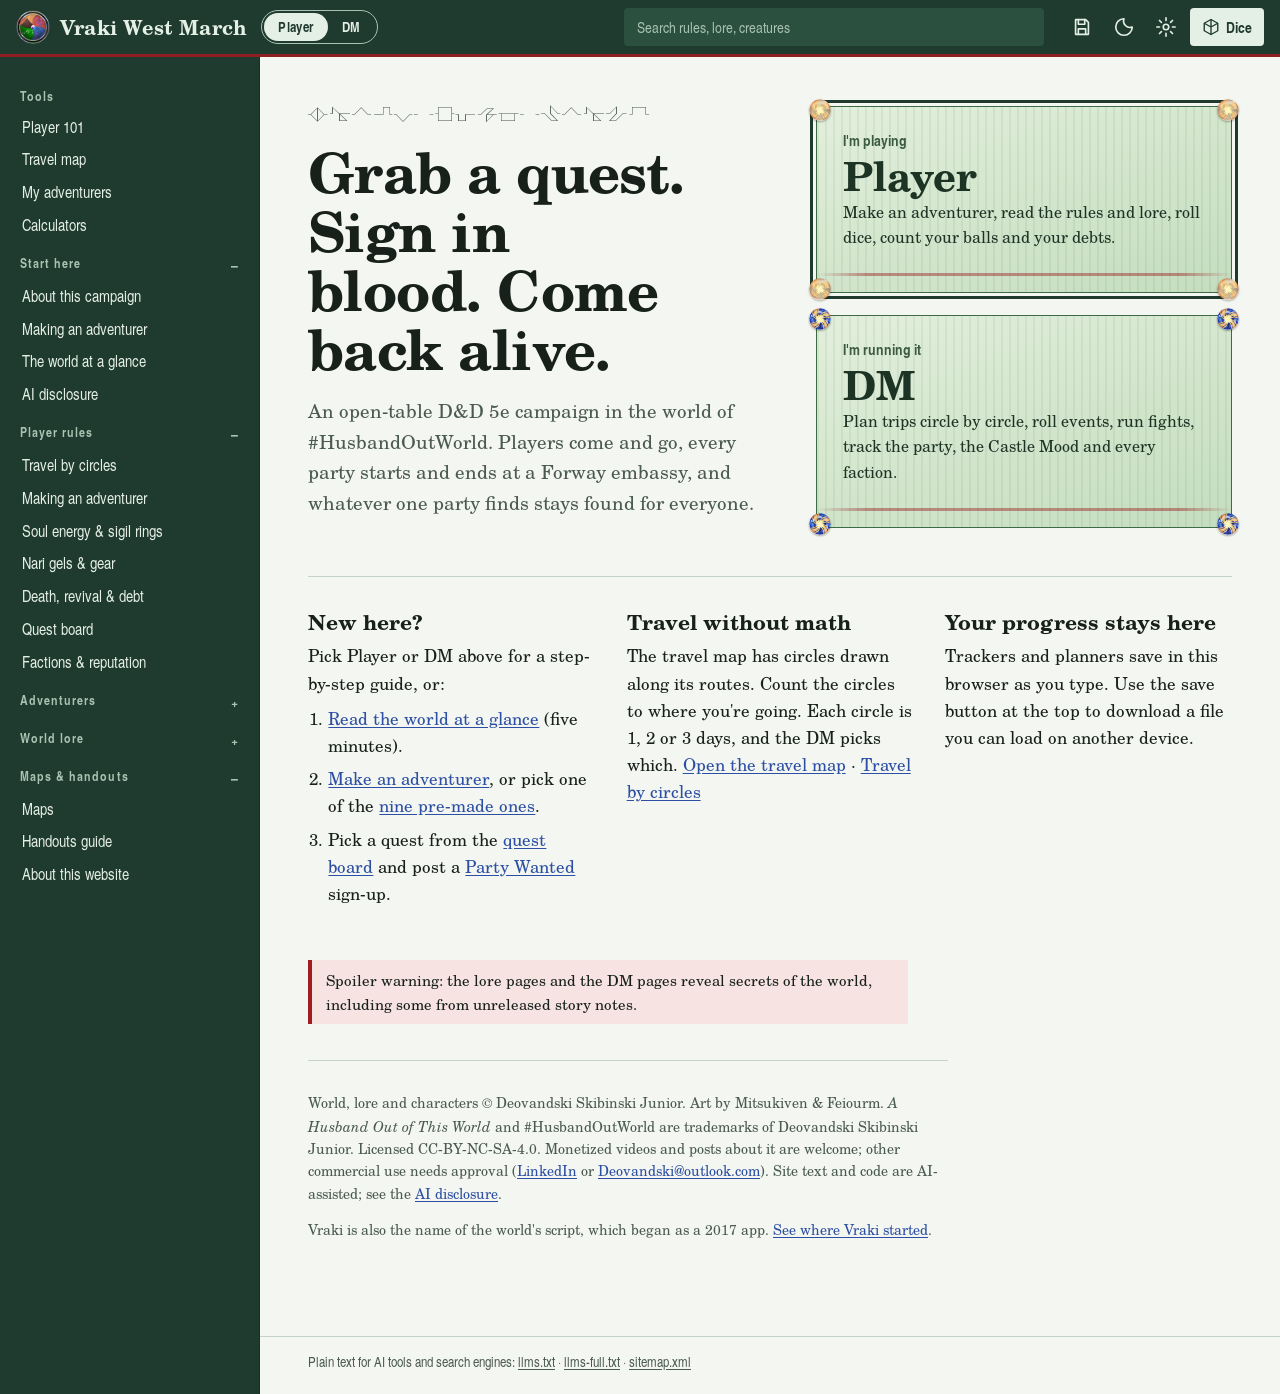
==== commit 78e1600f: "Merge main (photo viewer, #20) into feat/7-translations Conflicts in CLAUDE.md and index.html: kept " ====
--- a/index.html
+++ b/index.html
@@ -19,58 +19,108 @@
 <meta name="apple-mobile-web-app-status-bar-style" content="black-translucent">
 <link rel="stylesheet" href="site/css/site.css">
 <link rel="stylesheet" href="site/css/map-viewer.css">
+<link rel="stylesheet" href="site/css/lang-picker.css">
+<link rel="stylesheet" href="site/css/units.css">
 <link rel="stylesheet" href="site/css/photo-viewer.css">
 <script>
   // Apply the saved theme before the page paints.
   try { var t = localStorage.getItem("vraki-west-march:theme"); if (t) document.documentElement.setAttribute("data-theme", t); } catch (e) {}
 </script>
+<!-- Languages: which ones there are and how complete (written by tools/i18n.js build). -->
+<script src="site/i18n/languages.js"></script>
+<script>
+  // Pick the language before anything draws: ?lang=xx, else the saved choice, else (first visit) the
+  // browser's language once its translation is at least 90% done, else English. Then load its text.
+  (function () {
+    var K = "vraki-west-march:lang", L = window.VW_LANGS || [], min = window.VW_LANGS_MIN || 0.9, lang = "";
+    var find = function (c) { for (var i = 0; i < L.length; i++) if (L[i].code === c) return L[i]; return null; };
+    try {
+      var q = /[?&]lang=([a-z]{2})/.exec(location.search);
+      if (q && find(q[1])) { lang = q[1]; localStorage.setItem(K, lang); }
+      else lang = localStorage.getItem(K) || "";
+    } catch (e) {}
+    if (!lang) {
+      var want = navigator.languages || [navigator.language || ""];
+      for (var j = 0; j < want.length && !lang; j++) {
+        var c = String(want[j]).toLowerCase().split("-")[0], f = find(c);
+        if (f && f.coverage >= min) lang = c;
+      }
+      lang = lang || "en";
+      try { localStorage.setItem(K, lang); } catch (e) {}
+    }
+    var info = find(lang);
+    if (!info || lang === "en") return;
+    var html = document.documentElement;
+    html.lang = info.html || lang;
+    html.dir = info.dir || "ltr";
+    html.classList.add("lang-" + lang);
+    document.write('<script src="site/i18n/' + lang + '.js"><\/script>');
+  })();
+</script>
 </head>
 <body>
-<a class="skip" href="#main">Skip to content</a>
+<a class="skip" href="#main" data-i18n>Skip to content</a>
 <header class="topbar">
-  <button class="icon-btn menu-btn" data-action="toggle-nav" aria-label="Open the menu" aria-expanded="false">
+  <button class="icon-btn menu-btn" data-action="toggle-nav" aria-label="Open the menu" aria-expanded="false" data-i18n-attr="aria-label">
     <svg viewBox="0 0 24 24" aria-hidden="true"><path d="M4 7h16M4 12h16M4 17h16"/></svg>
   </button>
-  <a class="brand" href="#/" aria-label="Vraki West March home">
+  <a class="brand" href="#/" aria-label="Vraki West March home" data-i18n-attr="aria-label">
     <img src="Handouts/source/assets/forway-emblem.png" alt="" width="34" height="34">
     <span class="brand-name">Vraki West March</span>
   </a>
-  <div class="role-switch" role="radiogroup" aria-label="Who's using the site">
-    <button role="radio" data-action="role" data-role="player" aria-checked="true">Player</button>
-    <button role="radio" data-action="role" data-role="dm" aria-checked="false">DM</button>
+  <div class="role-switch" role="radiogroup" aria-label="Who's using the site" data-i18n-attr="aria-label">
+    <button role="radio" data-action="role" data-role="player" aria-checked="true" data-i18n>Player</button>
+    <button role="radio" data-action="role" data-role="dm" aria-checked="false" data-i18n>DM</button>
   </div>
   <form class="search" role="search" data-action="search">
-    <label class="sr" for="q">Search the rules and lore</label>
-    <input id="q" type="search" placeholder="Search rules, lore, creatures" autocomplete="off">
+    <label class="sr" for="q" data-i18n>Search the rules and lore</label>
+    <input id="q" type="search" placeholder="Search rules, lore, creatures" autocomplete="off" data-i18n-attr="placeholder">
   </form>
   <div class="top-actions">
     <span class="save-status" id="save-status" aria-live="polite"></span>
-    <button class="icon-btn" data-action="data-menu" aria-label="Save and load" aria-haspopup="true" aria-expanded="false" title="Save and load">
+    <button class="icon-btn" data-action="data-menu" aria-label="Save and load" aria-haspopup="true" aria-expanded="false" title="Save and load" data-i18n-attr="aria-label title">
       <svg viewBox="0 0 24 24" aria-hidden="true"><path d="M5 4h11l3 3v13H5z"/><path d="M8 4v5h7V4M8 20v-6h8v6"/></svg>
     </button>
-    <button class="icon-btn" data-action="theme" aria-label="Switch light or dark" title="Light or dark">
+    <button class="icon-btn theme-btn" data-action="theme" aria-label="Switch light or dark" title="Light or dark" data-i18n-attr="aria-label title">
       <svg viewBox="0 0 24 24" aria-hidden="true"><path d="M12 3a9 9 0 1 0 9 9 7 7 0 0 1-9-9z"/></svg>
     </button>
-    <button class="dice-btn" data-action="dice-open" aria-label="Open the dice tray" aria-expanded="false">
+    <button class="icon-btn" data-action="settings" aria-label="Settings: language, distances and theme" title="Settings" aria-haspopup="true" aria-expanded="false" data-i18n-attr="aria-label title">
+      <svg viewBox="0 0 24 24" aria-hidden="true"><circle cx="12" cy="12" r="3"/><path d="M12 2v3M12 19v3M2 12h3M19 12h3M4.9 4.9l2.1 2.1M17 17l2.1 2.1M4.9 19.1L7 17M17 7l2.1-2.1"/></svg>
+    </button>
+    <button class="dice-btn" data-action="dice-open" aria-label="Open the dice tray" aria-expanded="false" data-i18n-attr="aria-label">
       <svg viewBox="0 0 24 24" aria-hidden="true"><path d="M12 2l9 5v10l-9 5-9-5V7z"/><path d="M12 2v20M3 7l9 5 9-5"/></svg>
-      <span>Dice</span>
+      <span data-i18n>Dice</span>
     </button>
   </div>
   <div class="data-menu" id="data-menu" hidden>
-    <p class="data-menu-note">Everything you enter is saved in this browser as you go. Download a save file to keep a backup or move it to another device.</p>
+    <p class="data-menu-note" data-i18n>Everything you enter is saved in this browser as you go. Download a save file to keep a backup or move it to another device.</p>
     <div class="data-menu-app">
-      <button data-pwa-install hidden>Install as an app</button>
-      <p class="data-menu-note" data-pwa-ios hidden>To install on iPhone or iPad: tap Share, then <b>Add to Home Screen</b>.</p>
+      <button data-pwa-install hidden data-i18n>Install as an app</button>
+      <p class="data-menu-note" data-pwa-ios hidden data-i18n>To install on iPhone or iPad: tap Share, then <b>Add to Home Screen</b>.</p>
       <p class="data-menu-note pwa-status" data-pwa-status aria-live="polite"></p>
     </div>
-    <button data-action="export">Download save file (.json)</button>
-    <label class="filebtn">Load a save file<input type="file" accept=".json,application/json" data-action="import"></label>
-    <button class="danger" data-action="reset">Start over</button>
+    <button data-action="export" data-i18n>Download save file (.json)</button>
+    <label class="filebtn"><span data-i18n>Load a save file</span><input type="file" accept=".json,application/json" data-action="import"></label>
+    <button class="danger" data-action="reset" data-i18n>Start over</button>
+  </div>
+  <div class="data-menu settings-menu" id="settings-menu" role="group" aria-labelledby="settings-h" hidden>
+    <h2 id="settings-h" data-i18n>Settings</h2>
+    <div class="lang-picker" data-lang-picker data-label="Language" data-storage-key="vraki-west-march:lang"></div>
+    <p class="settings-more"><a href="https://github.com/Deovandski/Vraki-West-March-Campaign-D-D/issues/7" target="_blank" rel="noopener" data-i18n>Want a language added?</a></p>
+    <div class="unit-picker" data-unit-picker data-storage-key="vraki-west-march:units"></div>
+    <div class="settings-theme" role="group" aria-labelledby="theme-h">
+      <h3 id="theme-h" data-i18n>Theme</h3>
+      <div class="seg small">
+        <button data-action="theme-set" data-theme="light" aria-pressed="false" data-i18n>Light</button>
+        <button data-action="theme-set" data-theme="dark" aria-pressed="false" data-i18n>Dark</button>
+      </div>
+    </div>
   </div>
 </header>
+<div class="lang-banner" id="lang-banner" hidden></div>
 
 <div class="layout">
-  <nav class="sidenav" id="sidenav" aria-label="Site"></nav>
+  <nav class="sidenav" id="sidenav" aria-label="Site" data-i18n-attr="aria-label"></nav>
   <main id="main" tabindex="-1">
     <noscript>
       <div class="page noscript-note">
@@ -87,14 +137,14 @@
     </noscript>
   </main>
   <footer class="site-footer">
-    <p>Plain text for AI tools and search engines: <a href="llms.txt">llms.txt</a> · <a href="llms-full.txt">llms-full.txt</a> · <a href="sitemap.xml">sitemap.xml</a></p>
+    <p><span data-i18n>Plain text for AI tools and search engines:</span> <a href="llms.txt">llms.txt</a> · <a href="llms-full.txt">llms-full.txt</a> · <a href="sitemap.xml">sitemap.xml</a></p>
   </footer>
 </div>
 
-<aside class="dice-tray" id="dice-tray" aria-label="Dice tray" hidden>
+<aside class="dice-tray" id="dice-tray" aria-label="Dice tray" data-i18n-attr="aria-label" hidden>
   <div class="tray-head">
-    <h2>Dice</h2>
-    <button class="icon-btn" data-action="dice-close" aria-label="Close the dice tray">
+    <h2 data-i18n>Dice</h2>
+    <button class="icon-btn" data-action="dice-close" aria-label="Close the dice tray" data-i18n-attr="aria-label">
       <svg viewBox="0 0 24 24" aria-hidden="true"><path d="M6 6l12 12M18 6L6 18"/></svg>
     </button>
   </div>
@@ -105,35 +155,36 @@
     <button data-action="roll" data-expr="d100">d100</button>
   </div>
   <form class="dice-form" data-action="roll-form">
-    <label for="dice-expr">Roll anything</label>
+    <label for="dice-expr" data-i18n>Roll anything</label>
     <div class="row">
       <input id="dice-expr" placeholder="2d6+3" autocomplete="off" spellcheck="false">
-      <button type="submit">Roll</button>
-    </div>
-    <div class="adv" role="radiogroup" aria-label="d20 mode">
-      <label><input type="radio" name="adv" value="" checked> Normal</label>
-      <label><input type="radio" name="adv" value="adv"> Advantage</label>
-      <label><input type="radio" name="adv" value="dis"> Disadvantage</label>
+      <button type="submit" data-i18n>Roll</button>
+    </div>
+    <div class="adv" role="radiogroup" aria-label="d20 mode" data-i18n-attr="aria-label">
+      <label><input type="radio" name="adv" value="" checked> <span data-i18n>Normal</span></label>
+      <label><input type="radio" name="adv" value="adv"> <span data-i18n>Advantage</span></label>
+      <label><input type="radio" name="adv" value="dis"> <span data-i18n>Disadvantage</span></label>
     </div>
   </form>
   <div class="dice-result" id="dice-result" aria-live="polite"></div>
-  <div class="dice-log-head"><h3>History</h3><button class="link" data-action="dice-clear">Clear</button></div>
+  <div class="dice-log-head"><h3 data-i18n>History</h3><button class="link" data-action="dice-clear" data-i18n>Clear</button></div>
   <ol class="dice-log" id="dice-log"></ol>
-  <p class="tray-tip">Tip: any roll written in the rules, like 2d6+3, is a button. Tap it to roll.</p>
+  <p class="tray-tip" data-i18n>Tip: any roll written in the rules, like 2d6+3, is a button. Tap it to roll.</p>
 </aside>
 
 <div class="toast" id="toast" role="status" aria-live="polite"></div>
 
 <!-- Every picture opens bigger here ("Pictures are clickable" in CLAUDE.md; site/js/photo-viewer.js). -->
-<dialog id="photo-viewer" class="photo-viewer" aria-label="Picture">
-  <span class="pv-enlarge" hidden>Enlarge</span>
-  <button type="button" class="pv-close" aria-label="Close">×</button>
-  <button type="button" class="pv-prev" aria-label="Previous picture" hidden>‹</button>
+<dialog id="photo-viewer" class="photo-viewer" aria-label="Picture" data-i18n-attr="aria-label">
+  <span class="pv-enlarge" hidden data-i18n>Enlarge</span>
+  <button type="button" class="pv-close" aria-label="Close" data-i18n-attr="aria-label">×</button>
+  <button type="button" class="pv-prev" aria-label="Previous picture" hidden data-i18n-attr="aria-label">‹</button>
   <figure class="pv-fig"><img alt=""><figcaption class="pv-cap"><span class="pv-text"></span><time class="pv-date" hidden></time></figcaption></figure>
-  <button type="button" class="pv-next" aria-label="Next picture" hidden>›</button>
+  <button type="button" class="pv-next" aria-label="Next picture" hidden data-i18n-attr="aria-label">›</button>
 </dialog>
 
 <script src="site/vendor/marked.umd.js"></script>
+<script src="site/js/i18n.js"></script>
 <script src="site/js/parse.js"></script>
 <script src="site/js/core.js"></script>
 <script src="site/js/content.js"></script>
@@ -144,6 +195,8 @@
 <script src="site/js/start.js"></script>
 <script src="site/js/map-viewer.js"></script>
 <script src="site/js/map.js"></script>
+<script src="site/js/lang-picker.js"></script>
+<script src="site/js/units.js"></script>
 <script src="site/js/photo-viewer.js"></script>
 <script>VW.app.start();</script>
 <script src="site/js/pwa.js" data-sw="sw.js" data-scope="./" defer></script>
--- a/site/css/lang-picker.css
+++ b/site/css/lang-picker.css
@@ -0,0 +1,16 @@
+/* LanguagePicker (site/js/lang-picker.js). Theme it with the --lang-picker-* custom properties. */
+.lang-picker { font: inherit; }
+.lang-picker__label { margin: 0 0 6px; font-weight: 700; }
+.lang-picker__list { display: grid; grid-template-columns: repeat(auto-fill, minmax(118px, 1fr)); gap: 6px; }
+.lang-picker__opt {
+  display: flex; flex-direction: column; align-items: flex-start; gap: 1px; text-align: start;
+  padding: 7px 10px; min-height: 44px; cursor: pointer; font: inherit; line-height: 1.25;
+  color: var(--lang-picker-ink, inherit); background: transparent;
+  border: 1px solid var(--lang-picker-line, rgba(127, 127, 127, 0.45)); border-radius: var(--lang-picker-radius, 6px);
+}
+.lang-picker__opt:hover { border-color: var(--lang-picker-on, #1f3a2e); }
+.lang-picker__opt:focus-visible { outline: 2px solid var(--lang-picker-on, #1f3a2e); outline-offset: 2px; }
+.lang-picker__opt[aria-checked="true"] { background: var(--lang-picker-on, #1f3a2e); color: var(--lang-picker-on-ink, #fff); border-color: var(--lang-picker-on, #1f3a2e); }
+.lang-picker__name { font-weight: 700; }
+.lang-picker__en, .lang-picker__pct { font-size: 0.8em; color: var(--lang-picker-muted, inherit); opacity: 0.8; }
+.lang-picker__opt[aria-checked="true"] .lang-picker__en, .lang-picker__opt[aria-checked="true"] .lang-picker__pct { color: inherit; }
--- a/site/css/units.css
+++ b/site/css/units.css
@@ -0,0 +1,12 @@
+/* Units picker (site/js/units.js). Theme it with the --unit-picker-* custom properties. */
+.unit-picker { font: inherit; }
+.unit-picker__label { margin: 0 0 6px; font-weight: 700; }
+.unit-picker__list { display: flex; flex-wrap: wrap; gap: 6px; }
+.unit-picker__opt {
+  flex: 1 1 120px; padding: 7px 10px; min-height: 44px; cursor: pointer; font: inherit; line-height: 1.25; text-align: center;
+  color: var(--unit-picker-ink, inherit); background: transparent;
+  border: 1px solid var(--unit-picker-line, rgba(127, 127, 127, 0.45)); border-radius: var(--unit-picker-radius, 6px);
+}
+.unit-picker__opt:hover { border-color: var(--unit-picker-on, #1f3a2e); }
+.unit-picker__opt:focus-visible { outline: 2px solid var(--unit-picker-on, #1f3a2e); outline-offset: 2px; }
+.unit-picker__opt[aria-checked="true"] { background: var(--unit-picker-on, #1f3a2e); color: var(--unit-picker-on-ink, #fff); border-color: var(--unit-picker-on, #1f3a2e); font-weight: 700; }
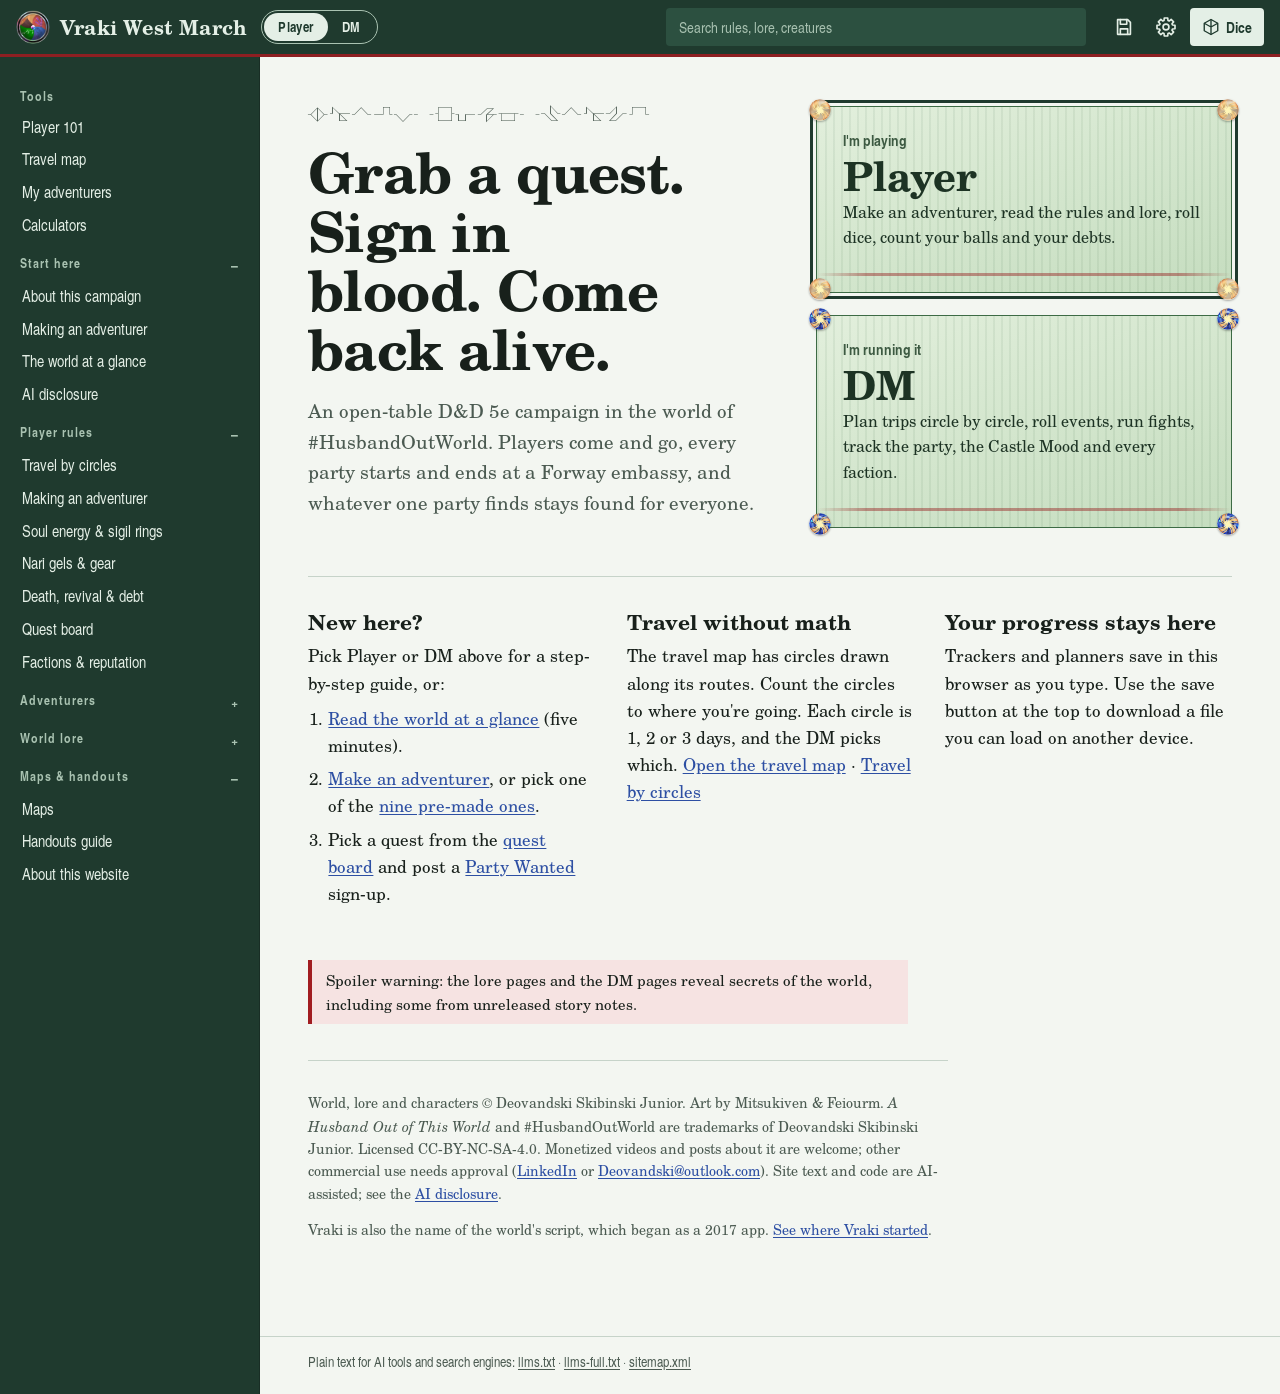
==== commit e853ce55: "Settings: a real gear, light/dark only inside it, menus that fit the screen - The top bar's separate" ====
--- a/index.html
+++ b/index.html
@@ -81,11 +81,8 @@
     <button class="icon-btn" data-action="data-menu" aria-label="Save and load" aria-haspopup="true" aria-expanded="false" title="Save and load" data-i18n-attr="aria-label title">
       <svg viewBox="0 0 24 24" aria-hidden="true"><path d="M5 4h11l3 3v13H5z"/><path d="M8 4v5h7V4M8 20v-6h8v6"/></svg>
     </button>
-    <button class="icon-btn theme-btn" data-action="theme" aria-label="Switch light or dark" title="Light or dark" data-i18n-attr="aria-label title">
-      <svg viewBox="0 0 24 24" aria-hidden="true"><path d="M12 3a9 9 0 1 0 9 9 7 7 0 0 1-9-9z"/></svg>
-    </button>
-    <button class="icon-btn" data-action="settings" aria-label="Settings: language, distances and theme" title="Settings" aria-haspopup="true" aria-expanded="false" data-i18n-attr="aria-label title">
-      <svg viewBox="0 0 24 24" aria-hidden="true"><circle cx="12" cy="12" r="3"/><path d="M12 2v3M12 19v3M2 12h3M19 12h3M4.9 4.9l2.1 2.1M17 17l2.1 2.1M4.9 19.1L7 17M17 7l2.1-2.1"/></svg>
+    <button class="icon-btn settings-btn" data-action="settings" aria-label="Settings: language, distances and theme" title="Settings" aria-haspopup="true" aria-expanded="false" data-i18n-attr="aria-label title">
+      <svg viewBox="0 0 24 24" aria-hidden="true"><path d="M19.08 9.84 L21.82 10.09 L21.82 13.91 L19.08 14.16 L18.53 15.47 L20.29 17.59 L17.59 20.29 L15.47 18.53 L14.16 19.08 L13.91 21.82 L10.09 21.82 L9.84 19.08 L8.53 18.53 L6.41 20.29 L3.71 17.59 L5.47 15.47 L4.92 14.16 L2.18 13.91 L2.18 10.09 L4.92 9.84 L5.47 8.53 L3.71 6.41 L6.41 3.71 L8.53 5.47 L9.84 4.92 L10.09 2.18 L13.91 2.18 L14.16 4.92 L15.47 5.47 L17.59 3.71 L20.29 6.41 L18.53 8.53Z"/><circle cx="12" cy="12" r="3.2"/></svg>
     </button>
     <button class="dice-btn" data-action="dice-open" aria-label="Open the dice tray" aria-expanded="false" data-i18n-attr="aria-label">
       <svg viewBox="0 0 24 24" aria-hidden="true"><path d="M12 2l9 5v10l-9 5-9-5V7z"/><path d="M12 2v20M3 7l9 5 9-5"/></svg>
--- a/site/css/site.css
+++ b/site/css/site.css
@@ -100,9 +100,11 @@
 .dice-btn { display: inline-flex; align-items: center; gap: 6px; font: 700 15px var(--ui); color: var(--wood); background: var(--wood-ink); border: 0; border-radius: var(--radius); padding: 8px 12px; cursor: pointer; }
 .dice-btn svg { width: 18px; height: 18px; fill: none; stroke: currentColor; stroke-width: 1.8; stroke-linejoin: round; }
 .menu-btn { display: none; }
-.nav-theme { display: none; }
 .data-menu { position: absolute; right: 16px; top: 100%; margin-top: 6px; width: 300px; background: var(--card); color: var(--ink); border: 1px solid var(--line); border-radius: var(--radius); box-shadow: 0 10px 30px rgba(0, 0, 0, 0.18); padding: 12px; display: grid; gap: 8px; }
 .data-menu[hidden] { display: none; }
+/* The menus hang from the sticky top bar, so the page can't scroll them into view: they scroll on their own,
+   and never reach past the bottom of the screen (a phone on its side has about 360 px). */
+.data-menu { max-height: calc(100vh - var(--top-h, 60px) - 16px); max-height: calc(100dvh - var(--top-h, 60px) - 16px); overflow-y: auto; overscroll-behavior: contain; }
 .data-menu-note { margin: 0 0 4px; font: 14px/1.45 var(--ui); color: var(--ink-2); }
 .data-menu-app [data-pwa-install] { width: 100%; }
 .data-menu .pwa-status:empty { display: none; }
@@ -692,11 +694,6 @@
   .ps-facts { grid-template-columns: repeat(2, minmax(0, 1fr)); }
   .ps-shifts > tbody > tr > th { width: 74px; }
 }
-@media (max-width: 480px) {
-  /* Room for the name on small phones: the light/dark switch moves into the menu. */
-  .top-actions [data-action="theme"] { display: none; }
-  .nav-theme { display: inline; }
-}
 @media print {
   .topbar, .sidenav, .dice-tray, .toc, .toast, .site-footer { display: none !important; }
   .layout { display: block; }
@@ -727,8 +724,6 @@
 .lang-banner .link { color: inherit; font: 700 14px var(--ui); text-decoration: underline; padding: 0 2px; }
 .kept-en { font: 14px/1.45 var(--ui); color: var(--ink-2); border-inline-start: 3px solid var(--line); padding-inline-start: 10px; }
 @media (max-width: 800px) {
-  /* The gear's menu has the light/dark switch, so the top bar keeps one button for both on phones. */
-  .top-actions .theme-btn { display: none; }
   .lang-banner { padding: 6px 12px; font-size: 13px; }
 }
 
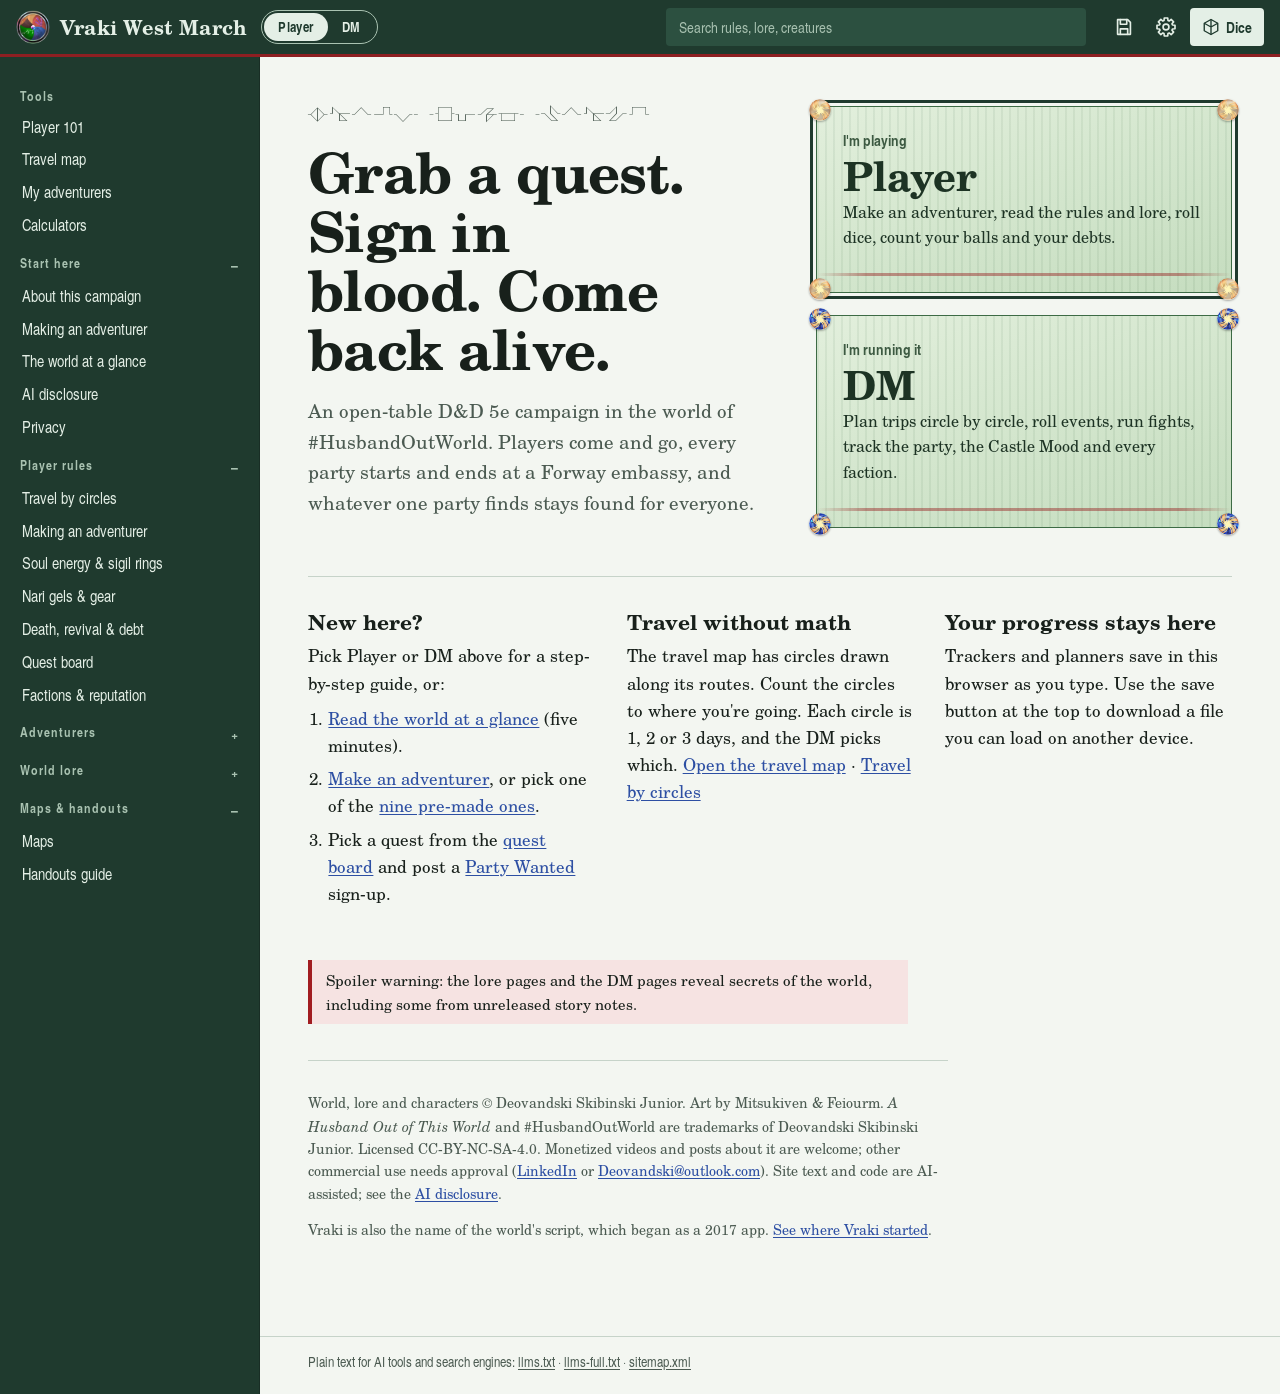
==== commit 0140850b: "Settings: × close and Stats for nerds (debug/) Brings the site up to Deovandski-repo-template#19 (PR" ====
--- a/index.html
+++ b/index.html
@@ -21,42 +21,14 @@
 <link rel="stylesheet" href="site/css/map-viewer.css">
 <link rel="stylesheet" href="site/css/lang-picker.css">
 <link rel="stylesheet" href="site/css/units.css">
+<link rel="stylesheet" href="site/css/install-app.css">
+<!-- Early, without defer: it keeps the browser's install offer even if that comes before the rest loads. -->
+<script src="site/js/install-app.js"></script>
 <link rel="stylesheet" href="site/css/photo-viewer.css">
-<script>
-  // Apply the saved theme before the page paints.
-  try { var t = localStorage.getItem("vraki-west-march:theme"); if (t) document.documentElement.setAttribute("data-theme", t); } catch (e) {}
-</script>
-<!-- Languages: which ones there are and how complete (written by tools/i18n.js build). -->
+<!-- Languages: which ones there are and how complete (written by tools/i18n.js build); then the language
+     and theme are picked before anything draws (site/js/lang-boot.js, shared with debug/index.html). -->
 <script src="site/i18n/languages.js"></script>
-<script>
-  // Pick the language before anything draws: ?lang=xx, else the saved choice, else (first visit) the
-  // browser's language once its translation is at least 90% done, else English. Then load its text.
-  (function () {
-    var K = "vraki-west-march:lang", L = window.VW_LANGS || [], min = window.VW_LANGS_MIN || 0.9, lang = "";
-    var find = function (c) { for (var i = 0; i < L.length; i++) if (L[i].code === c) return L[i]; return null; };
-    try {
-      var q = /[?&]lang=([a-z]{2})/.exec(location.search);
-      if (q && find(q[1])) { lang = q[1]; localStorage.setItem(K, lang); }
-      else lang = localStorage.getItem(K) || "";
-    } catch (e) {}
-    if (!lang) {
-      var want = navigator.languages || [navigator.language || ""];
-      for (var j = 0; j < want.length && !lang; j++) {
-        var c = String(want[j]).toLowerCase().split("-")[0], f = find(c);
-        if (f && f.coverage >= min) lang = c;
-      }
-      lang = lang || "en";
-      try { localStorage.setItem(K, lang); } catch (e) {}
-    }
-    var info = find(lang);
-    if (!info || lang === "en") return;
-    var html = document.documentElement;
-    html.lang = info.html || lang;
-    html.dir = info.dir || "ltr";
-    html.classList.add("lang-" + lang);
-    document.write('<script src="site/i18n/' + lang + '.js"><\/script>');
-  })();
-</script>
+<script src="site/js/lang-boot.js"></script>
 </head>
 <body>
 <a class="skip" href="#main" data-i18n>Skip to content</a>
@@ -92,8 +64,6 @@
   <div class="data-menu" id="data-menu" hidden>
     <p class="data-menu-note" data-i18n>Everything you enter is saved in this browser as you go. Download a save file to keep a backup or move it to another device.</p>
     <div class="data-menu-app">
-      <button data-pwa-install hidden data-i18n>Install as an app</button>
-      <p class="data-menu-note" data-pwa-ios hidden data-i18n>To install on iPhone or iPad: tap Share, then <b>Add to Home Screen</b>.</p>
       <p class="data-menu-note pwa-status" data-pwa-status aria-live="polite"></p>
     </div>
     <button data-action="export" data-i18n>Download save file (.json)</button>
@@ -101,7 +71,10 @@
     <button class="danger" data-action="reset" data-i18n>Start over</button>
   </div>
   <div class="data-menu settings-menu" id="settings-menu" role="group" aria-labelledby="settings-h" hidden>
-    <h2 id="settings-h" data-i18n>Settings</h2>
+    <div class="settings-head">
+      <h2 id="settings-h" data-i18n>Settings</h2>
+      <button type="button" class="icon-btn small settings-close" data-action="settings-close" aria-label="Close" title="Close" data-i18n-attr="aria-label title">×</button>
+    </div>
     <div class="lang-picker" data-lang-picker data-label="Language" data-storage-key="vraki-west-march:lang"></div>
     <p class="settings-more"><a href="https://github.com/Deovandski/Vraki-West-March-Campaign-D-D/issues/7" target="_blank" rel="noopener" data-i18n>Want a language added?</a></p>
     <div class="unit-picker" data-unit-picker data-storage-key="vraki-west-march:units"></div>
@@ -111,6 +84,15 @@
         <button data-action="theme-set" data-theme="light" aria-pressed="false" data-i18n>Light</button>
         <button data-action="theme-set" data-theme="dark" aria-pressed="false" data-i18n>Dark</button>
       </div>
+    </div>
+    <div class="settings-app" role="group" aria-labelledby="app-h">
+      <h3 id="app-h" data-i18n>App</h3>
+      <div class="install-app" data-install-app></div>
+    </div>
+    <div class="settings-nerds">
+      <h3 data-i18n>Stats for nerds</h3>
+      <!-- debug/index.html (issue #34); app.js adds ?lang= so it opens in this language. -->
+      <a class="debug-btn" href="debug/" data-debug-link translate="no">DEBUG</a>
     </div>
   </div>
 </header>
--- a/site/css/site.css
+++ b/site/css/site.css
@@ -106,7 +106,6 @@
    and never reach past the bottom of the screen (a phone on its side has about 360 px). */
 .data-menu { max-height: calc(100vh - var(--top-h, 60px) - 16px); max-height: calc(100dvh - var(--top-h, 60px) - 16px); overflow-y: auto; overscroll-behavior: contain; }
 .data-menu-note { margin: 0 0 4px; font: 14px/1.45 var(--ui); color: var(--ink-2); }
-.data-menu-app [data-pwa-install] { width: 100%; }
 .data-menu .pwa-status:empty { display: none; }
 .data-menu button, .filebtn { font: 700 15px var(--ui); text-align: left; padding: 9px 12px; border: 1px solid var(--line); background: var(--paper); color: var(--ink); border-radius: var(--radius); cursor: pointer; }
 .filebtn input { position: absolute; opacity: 0; width: 1px; }
@@ -709,6 +708,27 @@
 /* ---------------- Settings menu and translations ---------------- */
 .settings-menu { width: min(340px, calc(100vw - 32px)); --lang-picker-on: var(--wood-2); --lang-picker-on-ink: #fff; --lang-picker-line: var(--line); --lang-picker-muted: var(--ink-2); }
 .settings-menu h2 { margin: 0; font: 700 18px var(--ui); }
+.settings-head { display: flex; align-items: center; justify-content: space-between; gap: 8px; }
+.data-menu button.settings-close { display: inline-grid; place-items: center; width: 36px; height: 36px; padding: 0; border: 0; background: none; font: 400 28px/1 var(--ui); color: var(--ink-2); text-align: center; }
+.data-menu button.settings-close:hover { color: var(--ink); background: rgba(127, 127, 127, 0.15); }
+/* Settings › Stats for nerds: a black DEBUG button in glowing green monospace (opens debug/, issue #34). */
+.settings-nerds { display: flex; align-items: center; justify-content: space-between; gap: 10px; border-top: 1px solid var(--line); padding-top: 10px; }
+.settings-nerds h3 { margin: 0 !important; }
+.debug-btn { display: inline-flex; align-items: center; min-height: 40px; padding: 6px 16px; border-radius: 6px; background: #000; color: #39ff14; text-decoration: none;
+  font: 700 15px/1 ui-monospace, "Cascadia Mono", "SFMono-Regular", Consolas, "Liberation Mono", monospace; letter-spacing: 0.12em;
+  text-shadow: 0 0 4px rgba(57, 255, 20, 0.7), 0 0 10px rgba(57, 255, 20, 0.35); border: 1px solid rgba(57, 255, 20, 0.35); }
+.debug-btn:hover, .debug-btn:focus-visible { color: #b6ffa6; box-shadow: 0 0 12px rgba(57, 255, 20, 0.35); outline: none; }
+
+/* The "Stats for nerds" page (debug/index.html): black in Light and Dark, with dark header and footer. */
+body.page-terminal { background: #000; color: #cfe8cf; min-height: 100vh; display: flex; flex-direction: column; }
+body.page-terminal .topbar { background: #0b0f0b; border-bottom-color: #1f9e0e; justify-content: space-between; }
+body.page-terminal .debug-back { color: #39ff14; font: 700 15px var(--ui); text-decoration: none; }
+body.page-terminal .debug-back:hover { text-decoration: underline; }
+body.page-terminal .debug-main { flex: 1; width: 100%; max-width: 1000px; margin: 0 auto; box-sizing: border-box; padding: 24px clamp(12px, 3vw, 32px) 40px; }
+body.page-terminal .site-footer { grid-column: auto; background: #0b0f0b; border-top-color: #163d10; color: #7fbf7f; }
+body.page-terminal .site-footer a { color: #7fbf7f; }
+body.page-terminal .site-footer a:hover { color: #b6ffa6; }
+.debug-noscript { color: #39ff14; font: 15px ui-monospace, monospace; }
 .settings-menu h3 { margin: 4px 0 6px; font: 700 15px var(--ui); }
 .settings-menu .lang-picker { font: 15px var(--ui); }
 .settings-menu .lang-picker__opt { background: var(--paper); }
@@ -719,6 +739,7 @@
 .settings-menu .unit-picker__opt[aria-checked="true"] { background: var(--wood-2); }
 .settings-more { margin: 0; font: 14px var(--ui); }
 .settings-theme .seg button { padding: 7px 14px; }
+.settings-menu .install-app { font: 15px var(--ui); --install-accent: var(--wood-2); --install-ink: #fff; --install-muted: var(--ink-2); }
 .lang-banner { background: var(--wood-2); color: #f3f7f4; font: 14px/1.4 var(--ui); padding: 6px 16px; border-bottom: 1px solid rgba(0, 0, 0, 0.2); }
 .lang-banner p { margin: 0 auto; max-width: 1200px; }
 .lang-banner .link { color: inherit; font: 700 14px var(--ui); text-decoration: underline; padding: 0 2px; }
--- a/site/css/install-app.css
+++ b/site/css/install-app.css
@@ -0,0 +1,12 @@
+/* InstallApp (site/js/install-app.js). Theme it with --install-accent, --install-ink and --install-muted. */
+.install-app { display: grid; gap: 6px; justify-items: start; }
+.install-app__btn {
+  display: inline-flex; align-items: center; gap: 8px; min-height: 44px; padding: 8px 18px; cursor: pointer;
+  font: inherit; font-weight: 700; border: 0; border-radius: 999px;
+  background: var(--install-accent, #1f3a2e); color: var(--install-ink, #fff);
+}
+.install-app__btn[hidden] { display: none; }
+.install-app__btn:hover { filter: brightness(1.1); }
+.install-app__btn:focus-visible { outline: 2px solid var(--install-accent, #1f3a2e); outline-offset: 3px; }
+.install-app__note { margin: 0; font-size: 0.9em; line-height: 1.45; color: var(--install-muted, inherit); }
+.install-app__note:empty { display: none; }
